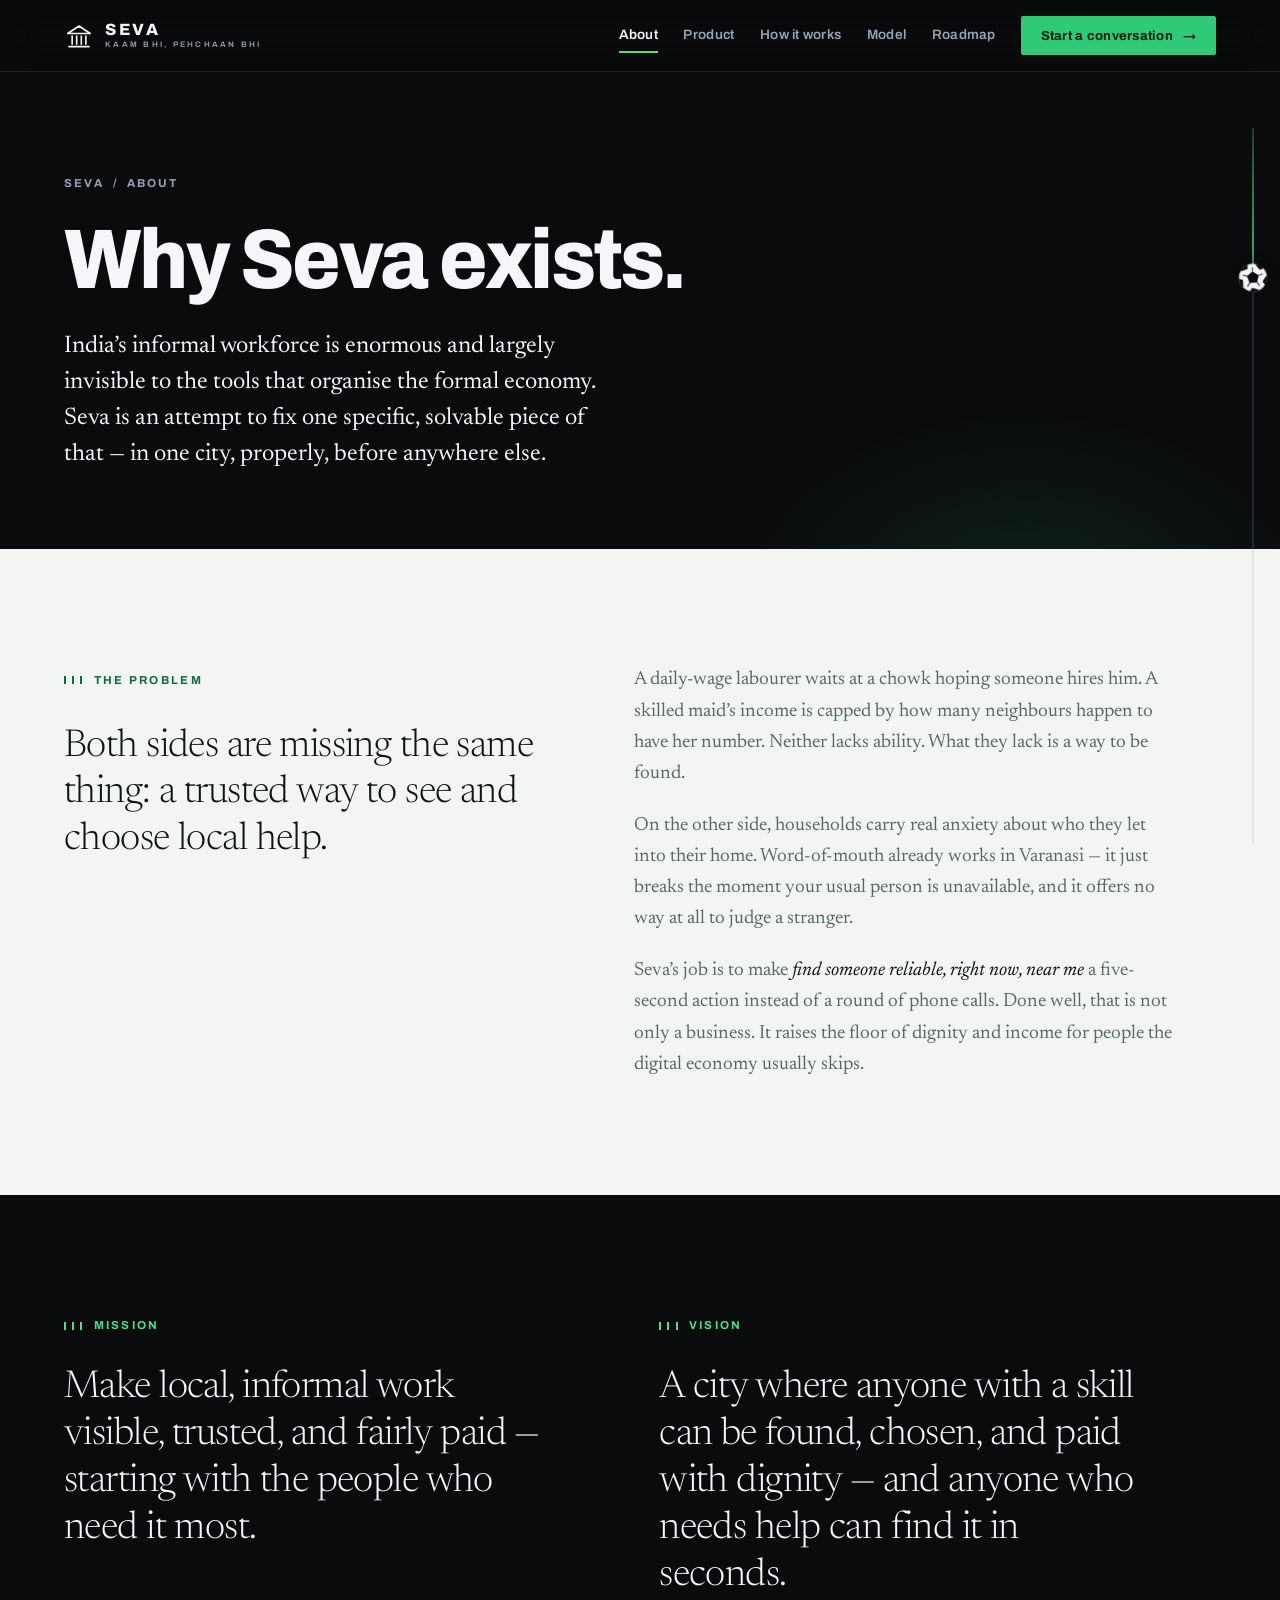
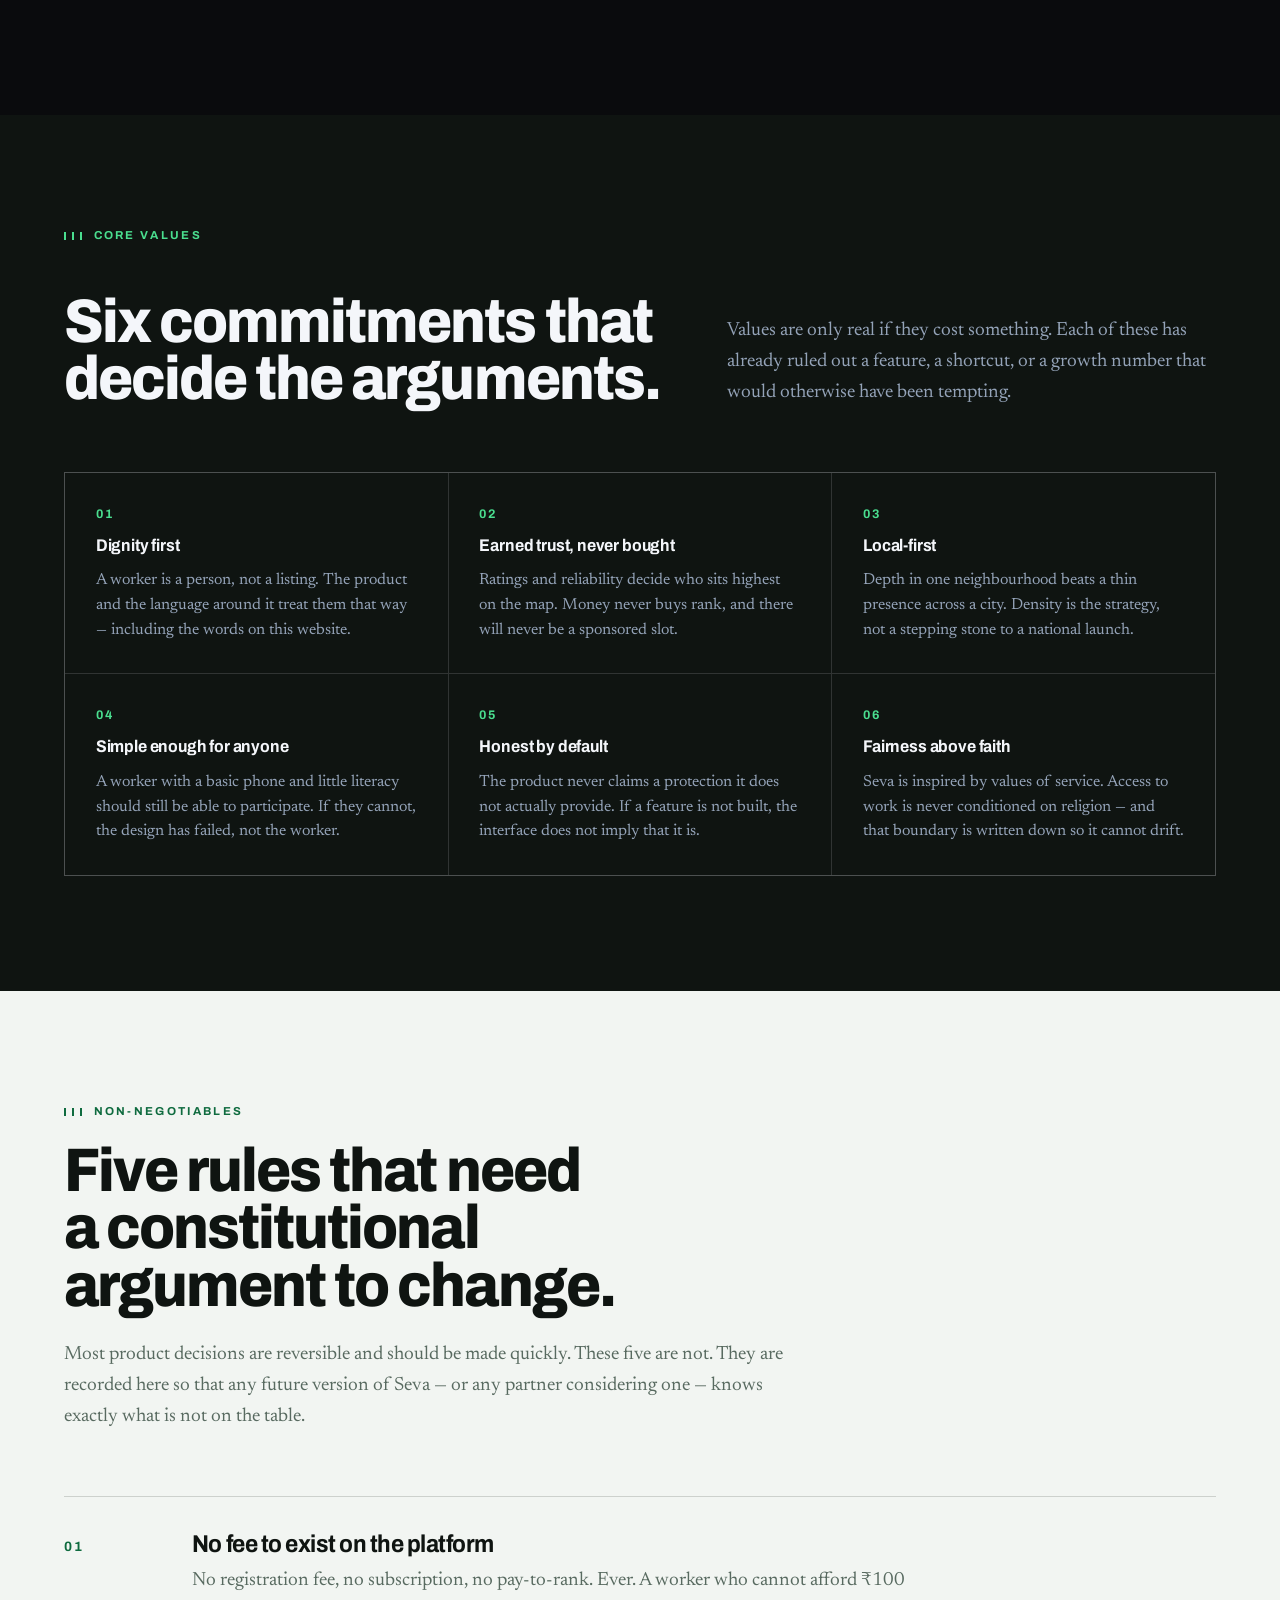
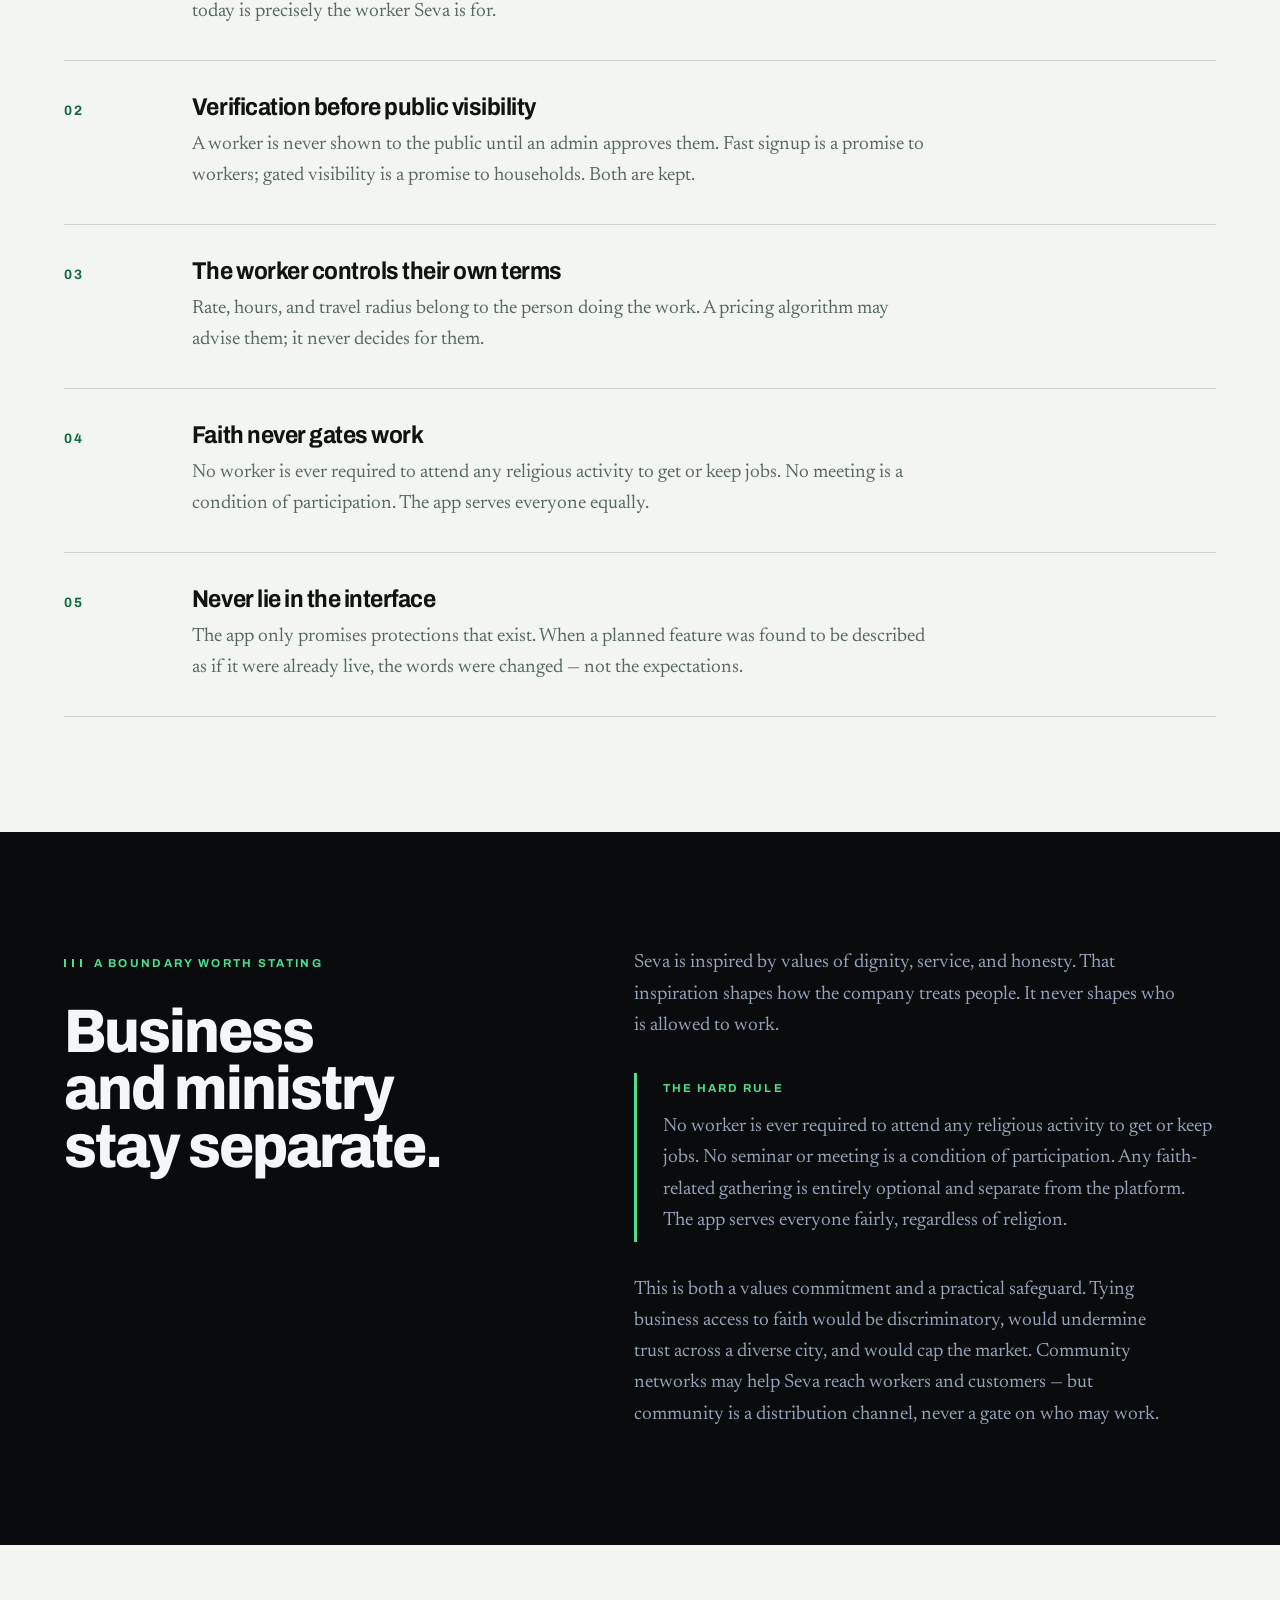
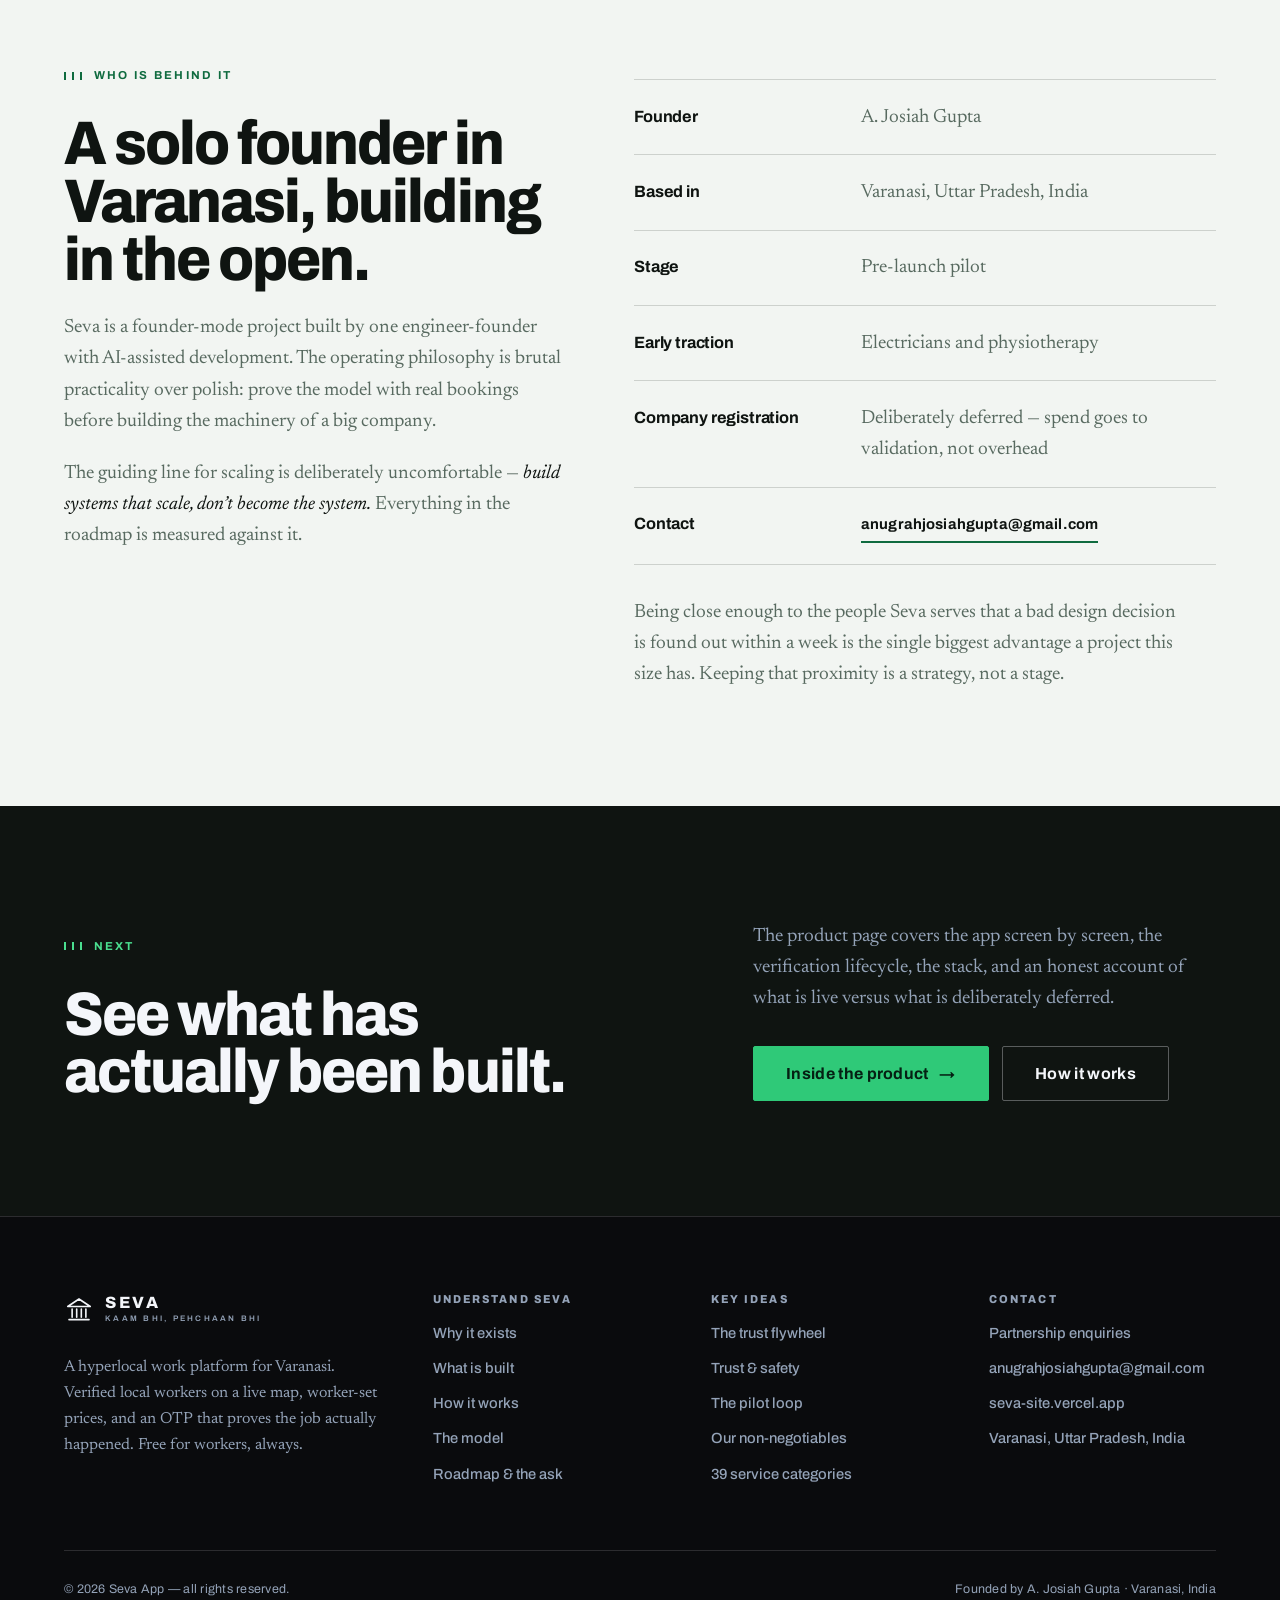
==== about.html @ 87507be8 "Build the Seva explainer site A seven-page static site that explains Seva end to end, so it can be s" ====
<!DOCTYPE html>
<html lang="en">
<head>
<meta charset="UTF-8">
<meta name="viewport" content="width=device-width, initial-scale=1">
<title>About — Seva App</title>
<meta name="description" content="Why Seva exists: the mission, the vision, six core values, five non-negotiables, and the boundary between business and ministry. Built by a solo founder in Varanasi.">
<meta name="theme-color" content="#0a0b0d">
<link rel="canonical" href="https://seva-site.vercel.app/about.html">
<meta property="og:type" content="article">
<meta property="og:site_name" content="Seva App">
<meta property="og:url" content="https://seva-site.vercel.app/about.html">
<meta property="og:title" content="About — Seva App">
<meta property="og:description" content="Why Seva exists: the mission, the vision, six core values, five non-negotiables, and the boundary between business and ministry. Built by a solo founder in Varanasi.">
<meta property="og:image" content="https://seva-site.vercel.app/assets/seva-banner.png">
<meta name="twitter:card" content="summary_large_image">
<meta name="twitter:title" content="About — Seva App">
<meta name="twitter:description" content="Why Seva exists: the mission, the vision, six core values, five non-negotiables, and the boundary between business and ministry. Built by a solo founder in Varanasi.">
<meta name="twitter:image" content="https://seva-site.vercel.app/assets/seva-banner.png">
<link rel="icon" type="image/svg+xml" href="assets/favicon.svg">
<link rel="icon" type="image/png" sizes="512x512" href="assets/icon-512.png">
<link rel="apple-touch-icon" href="assets/apple-touch-icon.png">
<link rel="preconnect" href="https://fonts.googleapis.com">
<link rel="preconnect" href="https://fonts.gstatic.com" crossorigin>
<link href="https://fonts.googleapis.com/css2?family=Archivo:wdth,wght@62..125,400..900&family=Newsreader:ital,opsz,wght@0,6..72,300..600;1,6..72,300..500&family=Noto+Sans+Devanagari:wght@400;600&display=swap" rel="stylesheet">
<link rel="stylesheet" href="style.css">
</head>
<body>
<a class="skip-link" href="#main">Skip to content</a>

<header class="site-head">
  <div class="head-inner">
    <a class="brand" href="index.html" aria-label="Seva App — home"><svg viewBox="0 0 48 48" fill="none" aria-hidden="true"><path d="M6 20 24 8l18 12z" stroke="currentColor" stroke-width="2.6" stroke-linejoin="round"/><path d="M13 24v13M20.3 24v13M27.7 24v13M35 24v13M8 41h32" stroke="currentColor" stroke-width="2.6" stroke-linecap="round"/></svg><span class="brand-text"><span class="brand-name">Seva</span><span class="brand-tag">Kaam bhi, pehchaan bhi</span></span></a>
    <button class="nav-toggle" id="navToggle" aria-label="Open menu" aria-expanded="false" aria-controls="nav">
      <span></span><span></span>
    </button>
    <nav class="nav" id="nav" aria-label="Primary">
      <a href="about.html" aria-current="page">About</a>
      <a href="product.html">Product</a>
      <a href="how-it-works.html">How it works</a>
      <a href="strategy.html">Model</a>
      <a href="traction.html">Roadmap</a>
      <a class="btn btn--accent head-cta" href="partner.html">Start a conversation <span class="arw" aria-hidden="true">&rarr;</span></a>
    </nav>
  </div>
</header>

<main id="main">

  <section class="band page-head">
    <div class="wrap">
      <div class="page-head__inner">
        <nav class="crumbs" aria-label="Breadcrumb"><a href="index.html">Seva</a> <span aria-hidden="true">/</span> <span>About</span></nav>
        <h1>Why Seva exists.</h1>
        <p class="lead">India&rsquo;s informal workforce is enormous and largely invisible to the tools that organise the formal economy. Seva is an attempt to fix one specific, solvable piece of that &mdash; in one city, properly, before anywhere else.</p>
      </div>
    </div>
  </section>

  <section class="band band--bone">
    <div class="wrap">
      <div class="split">
        <div class="reveal">
          <span class="eyebrow">The problem</span>
          <p class="pull" style="margin-top:1.75rem">Both sides are missing the same thing: a trusted way to see and choose local help.</p>
        </div>
        <div class="reveal">
          <p class="body">A daily-wage labourer waits at a chowk hoping someone hires him. A skilled maid&rsquo;s income is capped by how many neighbours happen to have her number. Neither lacks ability. What they lack is a way to be found.</p>
          <p class="body">On the other side, households carry real anxiety about who they let into their home. Word-of-mouth already works in Varanasi &mdash; it just breaks the moment your usual person is unavailable, and it offers no way at all to judge a stranger.</p>
          <p class="body">Seva&rsquo;s job is to make <em class="serif-em">find someone reliable, right now, near me</em> a five-second action instead of a round of phone calls. Done well, that is not only a business. It raises the floor of dignity and income for people the digital economy usually skips.</p>
        </div>
      </div>
    </div>
  </section>

  <section class="band">
    <div class="wrap">
      <div class="grid cols-2">
        <div class="reveal">
          <span class="eyebrow">Mission</span>
          <p class="pull" style="margin-top:1.5rem">Make local, informal work visible, trusted, and fairly paid &mdash; starting with the people who need it most.</p>
        </div>
        <div class="reveal">
          <span class="eyebrow">Vision</span>
          <p class="pull" style="margin-top:1.5rem">A city where anyone with a skill can be found, chosen, and paid with dignity &mdash; and anyone who needs help can find it in seconds.</p>
        </div>
      </div>
    </div>
  </section>

  <section class="band band--ink-2" id="values">
    <div class="wrap">
      <div class="section-head section-head--split reveal">
        <span class="eyebrow">Core values</span>
        <h2 class="h2">Six commitments that decide the arguments.</h2>
        <p class="body">Values are only real if they cost something. Each of these has already ruled out a feature, a shortcut, or a growth number that would otherwise have been tempting.</p>
      </div>

      <div class="mesh mesh--3 reveal">
        <article class="cell">
          <span class="cell__no">01</span>
          <h3 class="h4">Dignity first</h3>
          <p>A worker is a person, not a listing. The product and the language around it treat them that way &mdash; including the words on this website.</p>
        </article>
        <article class="cell">
          <span class="cell__no">02</span>
          <h3 class="h4">Earned trust, never bought</h3>
          <p>Ratings and reliability decide who sits highest on the map. Money never buys rank, and there will never be a sponsored slot.</p>
        </article>
        <article class="cell">
          <span class="cell__no">03</span>
          <h3 class="h4">Local-first</h3>
          <p>Depth in one neighbourhood beats a thin presence across a city. Density is the strategy, not a stepping stone to a national launch.</p>
        </article>
        <article class="cell">
          <span class="cell__no">04</span>
          <h3 class="h4">Simple enough for anyone</h3>
          <p>A worker with a basic phone and little literacy should still be able to participate. If they cannot, the design has failed, not the worker.</p>
        </article>
        <article class="cell">
          <span class="cell__no">05</span>
          <h3 class="h4">Honest by default</h3>
          <p>The product never claims a protection it does not actually provide. If a feature is not built, the interface does not imply that it is.</p>
        </article>
        <article class="cell">
          <span class="cell__no">06</span>
          <h3 class="h4">Fairness above faith</h3>
          <p>Seva is inspired by values of service. Access to work is never conditioned on religion &mdash; and that boundary is written down so it cannot drift.</p>
        </article>
      </div>
    </div>
  </section>

  <section class="band band--bone" id="rules">
    <div class="wrap">
      <div class="section-head reveal">
        <span class="eyebrow">Non-negotiables</span>
        <h2 class="h2">Five rules that need a constitutional argument to change.</h2>
        <p class="body body--wide">Most product decisions are reversible and should be made quickly. These five are not. They are recorded here so that any future version of Seva &mdash; or any partner considering one &mdash; knows exactly what is not on the table.</p>
      </div>

      <div class="rows reveal">
        <article class="rows__item">
          <span class="rows__no">01</span>
          <div class="rows__body">
            <h3 class="h3">No fee to exist on the platform</h3>
            <p>No registration fee, no subscription, no pay-to-rank. Ever. A worker who cannot afford &#8377;100 today is precisely the worker Seva is for.</p>
          </div>
        </article>
        <article class="rows__item">
          <span class="rows__no">02</span>
          <div class="rows__body">
            <h3 class="h3">Verification before public visibility</h3>
            <p>A worker is never shown to the public until an admin approves them. Fast signup is a promise to workers; gated visibility is a promise to households. Both are kept.</p>
          </div>
        </article>
        <article class="rows__item">
          <span class="rows__no">03</span>
          <div class="rows__body">
            <h3 class="h3">The worker controls their own terms</h3>
            <p>Rate, hours, and travel radius belong to the person doing the work. A pricing algorithm may advise them; it never decides for them.</p>
          </div>
        </article>
        <article class="rows__item">
          <span class="rows__no">04</span>
          <div class="rows__body">
            <h3 class="h3">Faith never gates work</h3>
            <p>No worker is ever required to attend any religious activity to get or keep jobs. No meeting is a condition of participation. The app serves everyone equally.</p>
          </div>
        </article>
        <article class="rows__item">
          <span class="rows__no">05</span>
          <div class="rows__body">
            <h3 class="h3">Never lie in the interface</h3>
            <p>The app only promises protections that exist. When a planned feature was found to be described as if it were already live, the words were changed &mdash; not the expectations.</p>
          </div>
        </article>
      </div>
    </div>
  </section>

  <section class="band" id="boundary">
    <div class="wrap">
      <div class="split">
        <div class="reveal">
          <span class="eyebrow">A boundary worth stating</span>
          <h2 class="h2" style="margin-top:1.5rem">Business and ministry stay separate.</h2>
        </div>
        <div class="reveal">
          <p class="body">Seva is inspired by values of dignity, service, and honesty. That inspiration shapes how the company treats people. It never shapes who is allowed to work.</p>
          <div class="callout" style="margin-top:2rem">
            <span class="callout__label">The hard rule</span>
            <p>No worker is ever required to attend any religious activity to get or keep jobs. No seminar or meeting is a condition of participation. Any faith-related gathering is entirely optional and separate from the platform. The app serves everyone fairly, regardless of religion.</p>
          </div>
          <p class="body" style="margin-top:2rem">This is both a values commitment and a practical safeguard. Tying business access to faith would be discriminatory, would undermine trust across a diverse city, and would cap the market. Community networks may help Seva reach workers and customers &mdash; but community is a distribution channel, never a gate on who may work.</p>
        </div>
      </div>
    </div>
  </section>

  <section class="band band--bone" id="founder">
    <div class="wrap">
      <div class="split">
        <div class="reveal">
          <span class="eyebrow">Who is behind it</span>
          <h2 class="h2" style="margin-top:1.5rem">A solo founder in Varanasi, building in the open.</h2>
          <p class="body" style="margin-top:1.5rem">Seva is a founder-mode project built by one engineer-founder with AI-assisted development. The operating philosophy is brutal practicality over polish: prove the model with real bookings before building the machinery of a big company.</p>
          <p class="body">The guiding line for scaling is deliberately uncomfortable &mdash; <em class="serif-em">build systems that scale, don&rsquo;t become the system.</em> Everything in the roadmap is measured against it.</p>
        </div>
        <div class="reveal">
          <dl class="deflist">
            <div><dt>Founder</dt><dd>A. Josiah Gupta</dd></div>
            <div><dt>Based in</dt><dd>Varanasi, Uttar Pradesh, India</dd></div>
            <div><dt>Stage</dt><dd>Pre-launch pilot</dd></div>
            <div><dt>Early traction</dt><dd>Electricians and physiotherapy</dd></div>
            <div><dt>Company registration</dt><dd>Deliberately deferred &mdash; spend goes to validation, not overhead</dd></div>
            <div><dt>Contact</dt><dd><a class="tlink" href="mailto:anugrahjosiahgupta@gmail.com">anugrahjosiahgupta@gmail.com</a></dd></div>
          </dl>
          <p class="body" style="margin-top:2rem">Being close enough to the people Seva serves that a bad design decision is found out within a week is the single biggest advantage a project this size has. Keeping that proximity is a strategy, not a stage.</p>
        </div>
      </div>
    </div>
  </section>

  <section class="band band--ink-2 cta">
    <div class="wrap">
      <div class="cta__inner reveal">
        <div>
          <span class="eyebrow">Next</span>
          <h2 class="h2" style="margin-top:1.5rem">See what has actually been built.</h2>
        </div>
        <div>
          <p class="body">The product page covers the app screen by screen, the verification lifecycle, the stack, and an honest account of what is live versus what is deliberately deferred.</p>
          <div class="btn-row" style="margin-top:2rem">
            <a class="btn btn--accent btn--lg" href="product.html">Inside the product <span class="arw" aria-hidden="true">&rarr;</span></a>
            <a class="btn btn--ghost btn--lg" href="how-it-works.html">How it works</a>
          </div>
        </div>
      </div>
    </div>
  </section>
</main>

<footer class="site-foot">
  <div class="wrap">
    <div class="foot-grid">
      <div class="foot-brand">
        <a class="brand" href="index.html" aria-label="Seva App — home"><svg viewBox="0 0 48 48" fill="none" aria-hidden="true"><path d="M6 20 24 8l18 12z" stroke="currentColor" stroke-width="2.6" stroke-linejoin="round"/><path d="M13 24v13M20.3 24v13M27.7 24v13M35 24v13M8 41h32" stroke="currentColor" stroke-width="2.6" stroke-linecap="round"/></svg><span class="brand-text"><span class="brand-name">Seva</span><span class="brand-tag">Kaam bhi, pehchaan bhi</span></span></a>
        <p>A hyperlocal work platform for Varanasi. Verified local workers on a live map, worker-set prices, and an OTP that proves the job actually happened. Free for workers, always.</p>
      </div>
      <div>
        <h4>Understand Seva</h4>
        <ul class="foot-list">
          <li><a href="about.html">Why it exists</a></li>
          <li><a href="product.html">What is built</a></li>
          <li><a href="how-it-works.html">How it works</a></li>
          <li><a href="strategy.html">The model</a></li>
          <li><a href="traction.html">Roadmap &amp; the ask</a></li>
        </ul>
      </div>
      <div>
        <h4>Key ideas</h4>
        <ul class="foot-list">
          <li><a href="how-it-works.html#flywheel">The trust flywheel</a></li>
          <li><a href="how-it-works.html#safety">Trust &amp; safety</a></li>
          <li><a href="strategy.html#pilot">The pilot loop</a></li>
          <li><a href="about.html#rules">Our non-negotiables</a></li>
          <li><a href="index.html#services">39 service categories</a></li>
        </ul>
      </div>
      <div>
        <h4>Contact</h4>
        <ul class="foot-list">
          <li><a href="partner.html">Partnership enquiries</a></li>
          <li><a href="mailto:anugrahjosiahgupta@gmail.com">anugrahjosiahgupta@gmail.com</a></li>
          <li><a href="https://seva-site.vercel.app/">seva-site.vercel.app</a></li>
          <li>Varanasi, Uttar Pradesh, India</li>
        </ul>
      </div>
    </div>
    <div class="foot-bar">
      <span>&copy; <span data-year>2026</span> Seva App &mdash; all rights reserved.</span>
      <span>Founded by A. Josiah Gupta &middot; Varanasi, India</span>
    </div>
  </div>
</footer>

<script src="script.js"></script>
</body>
</html>
---- style.css ----
/* ==========================================================================
   SEVA APP — Design System
   Editorial / architectural. Ink + bone, one saffron accent, hard edges.
   ========================================================================== */

/* --------------------------------------------------------------------------
   1. Tokens
   -------------------------------------------------------------------------- */

:root {
  /* Surfaces — lifted straight from the app's map screen. */
  --ink: #0a0b0d;
  --ink-2: #0f1411;
  --ink-3: #151b17;
  --bone: #f2f5f2;
  --bone-2: #e6ebe7;
  --bone-3: #d8dfda;

  /* Type colour */
  --on-ink: #f4f6fa;
  --on-ink-dim: #94a3b8;
  --on-bone: #0f1411;
  --on-bone-dim: #586a60;

  /* Accent — the app's brand green. --accent-deep carries it onto light
     surfaces, where the bright green would fail contrast; --on-accent is what
     sits on top of a filled green panel. */
  --accent: #2fc978;
  --accent-bright: #4ade8f;
  --accent-deep: #0f6b3f;
  --on-accent: #052013;

  /* Hairlines */
  --line-on-ink: rgba(244, 246, 250, 0.14);
  --line-on-ink-strong: rgba(244, 246, 250, 0.32);
  --line-on-bone: rgba(15, 20, 17, 0.16);
  --line-on-bone-strong: rgba(15, 20, 17, 0.4);

  /* Contextual aliases — flipped by .band--bone */
  --fg: var(--on-ink);
  --fg-dim: var(--on-ink-dim);
  --bg: var(--ink);
  --bg-2: var(--ink-2);
  --line: var(--line-on-ink);
  --line-strong: var(--line-on-ink-strong);
  --accent-ctx: var(--accent-bright);

  /* Metrics */
  --head-h: 4.5rem;
  --pad-x: clamp(1.25rem, 5vw, 5rem);
  --max: 1480px;
  --measure: 34rem;
  --band-y: clamp(4.5rem, 9vw, 9rem);

  /* Type */
  --f-display: "Archivo", "Helvetica Neue", Arial, sans-serif;
  --f-serif: "Newsreader", Georgia, "Times New Roman", serif;
  --f-deva: "Noto Sans Devanagari", var(--f-display);

  --fs-mega: clamp(3.1rem, 8.4vw, 8.75rem);
  --fs-h1: clamp(2.6rem, 6.6vw, 6rem);
  --fs-h2: clamp(2.1rem, 4.8vw, 4.15rem);
  --fs-h3: clamp(1.32rem, 1.9vw, 1.9rem);
  --fs-h4: clamp(1.06rem, 1.15vw, 1.22rem);
  --fs-body: clamp(1.03rem, 0.72vw + 0.82rem, 1.2rem);
  --fs-lead: clamp(1.16rem, 1vw + 0.9rem, 1.5rem);
  --fs-label: 0.72rem;

  --ease: cubic-bezier(0.16, 0.84, 0.32, 1);
}

/* --------------------------------------------------------------------------
   2. Reset & base
   -------------------------------------------------------------------------- */

*,
*::before,
*::after {
  box-sizing: border-box;
}

html {
  -webkit-text-size-adjust: 100%;
  scroll-behavior: smooth;
  scroll-padding-top: calc(var(--head-h) + 1rem);
}

body {
  margin: 0;
  background: var(--ink);
  color: var(--on-ink);
  font-family: var(--f-serif);
  font-size: var(--fs-body);
  line-height: 1.62;
  font-optical-sizing: auto;
  -webkit-font-smoothing: antialiased;
  -moz-osx-font-smoothing: grayscale;
  overflow-x: hidden;
}

img,
svg,
video {
  display: block;
  max-width: 100%;
}

a {
  color: inherit;
  text-decoration: none;
}

button,
input,
textarea,
select {
  font: inherit;
  color: inherit;
}

h1,
h2,
h3,
h4,
h5 {
  margin: 0;
  font-family: var(--f-display);
  font-weight: 800;
  font-variation-settings: "wdth" 92;
  letter-spacing: -0.032em;
  line-height: 0.94;
  text-wrap: balance;
}

p {
  margin: 0;
}

::selection {
  background: var(--accent);
  color: var(--on-accent);
}

:focus-visible {
  outline: 2px solid var(--accent-bright);
  outline-offset: 3px;
}

.skip-link {
  position: absolute;
  left: -9999px;
  top: 0;
  z-index: 999;
  background: var(--accent);
  color: var(--on-accent);
  padding: 0.75rem 1.25rem;
  font-family: var(--f-display);
  font-weight: 700;
}

.skip-link:focus {
  left: 0;
}

.sr-only {
  position: absolute;
  width: 1px;
  height: 1px;
  padding: 0;
  margin: -1px;
  overflow: hidden;
  clip: rect(0 0 0 0);
  white-space: nowrap;
  border: 0;
}

/* --------------------------------------------------------------------------
   3. Bands & layout
   -------------------------------------------------------------------------- */

.band {
  position: relative;
  background: var(--bg);
  color: var(--fg);
  padding-block: var(--band-y);
}

.band--bone {
  --fg: var(--on-bone);
  --fg-dim: var(--on-bone-dim);
  --bg: var(--bone);
  --bg-2: var(--bone-2);
  --line: var(--line-on-bone);
  --line-strong: var(--line-on-bone-strong);
  --accent-ctx: var(--accent-deep);
}

.band--ink-2 {
  --bg: var(--ink-2);
}

.band--flush {
  padding-block: 0;
}

.band--tight {
  padding-block: clamp(3rem, 5vw, 4.5rem);
}

.wrap {
  width: min(100% - (var(--pad-x) * 2), var(--max));
  margin-inline: auto;
}

.wrap--narrow {
  width: min(100% - (var(--pad-x) * 2), 60rem);
  margin-inline: auto;
}

.grid {
  display: grid;
  gap: clamp(1.5rem, 3vw, 3rem);
}

.cols-2 {
  grid-template-columns: repeat(2, minmax(0, 1fr));
}

.cols-3 {
  grid-template-columns: repeat(3, minmax(0, 1fr));
}

.cols-4 {
  grid-template-columns: repeat(4, minmax(0, 1fr));
}

.split {
  display: grid;
  grid-template-columns: minmax(0, 1fr) minmax(0, 1.15fr);
  gap: clamp(2rem, 5vw, 5.5rem);
  align-items: start;
}

.rule {
  height: 1px;
  border: 0;
  margin: 0;
  background: var(--line);
}

/* --------------------------------------------------------------------------
   4. Typographic primitives
   -------------------------------------------------------------------------- */

.eyebrow {
  display: inline-flex;
  align-items: center;
  gap: 0.7rem;
  font-family: var(--f-display);
  font-weight: 700;
  font-size: var(--fs-label);
  letter-spacing: 0.2em;
  text-transform: uppercase;
  color: var(--accent-ctx);
  line-height: 1;
}

/* The three-bar mark — a quiet nod to the pillars in the Seva glyph. */
.eyebrow::before {
  content: "";
  width: 1.15rem;
  height: 0.5rem;
  background:
    linear-gradient(currentColor, currentColor) 0 0 / 2px 100% no-repeat,
    linear-gradient(currentColor, currentColor) 50% 0 / 2px 100% no-repeat,
    linear-gradient(currentColor, currentColor) 100% 0 / 2px 100% no-repeat;
}

.eyebrow--plain::before {
  display: none;
}

.mega {
  font-size: var(--fs-mega);
  line-height: 0.88;
  letter-spacing: -0.04em;
  font-weight: 800;
}

.h1 {
  font-size: var(--fs-h1);
}

.h2 {
  font-size: var(--fs-h2);
}

.h3 {
  font-size: var(--fs-h3);
  font-weight: 700;
  line-height: 1.08;
  letter-spacing: -0.02em;
}

.h4 {
  font-family: var(--f-display);
  font-size: var(--fs-h4);
  font-weight: 700;
  letter-spacing: -0.01em;
  line-height: 1.2;
  margin: 0;
}

.lead {
  font-size: var(--fs-lead);
  line-height: 1.5;
  color: var(--fg);
  max-width: var(--measure);
}

.body {
  color: var(--fg-dim);
  max-width: var(--measure);
}

.body + .body {
  margin-top: 1.1em;
}

.body--wide {
  max-width: 46rem;
}

.serif-em {
  font-style: italic;
  color: var(--fg);
}

.mark {
  color: var(--accent-ctx);
}

/* Accent underline that sits behind the last words of a headline. */
.stroke {
  position: relative;
  display: inline-block;
  z-index: 0;
}

.stroke::after {
  content: "";
  position: absolute;
  left: -0.06em;
  right: -0.06em;
  bottom: 0.08em;
  height: 0.13em;
  background: var(--accent);
  z-index: -1;
  transform-origin: left;
  animation: stroke-in 0.9s var(--ease) 0.35s both;
}

@keyframes stroke-in {
  from {
    transform: scaleX(0);
  }
  to {
    transform: scaleX(1);
  }
}

.section-head {
  display: grid;
  gap: 1.5rem;
  margin-bottom: clamp(2.5rem, 5vw, 4.5rem);
}

.section-head > .h2 {
  max-width: 22ch;
}

.section-head--split {
  grid-template-columns: minmax(0, 1.25fr) minmax(0, 1fr);
  gap: clamp(1.5rem, 4vw, 4rem);
  align-items: end;
}

.section-head--split .eyebrow {
  grid-column: 1 / -1;
}

/* --------------------------------------------------------------------------
   5. Buttons & links
   -------------------------------------------------------------------------- */

.btn {
  --btn-bg: var(--accent);
  --btn-fg: var(--on-accent);
  --btn-line: var(--accent);
  position: relative;
  display: inline-flex;
  align-items: center;
  gap: 0.65rem;
  padding: 0.95rem 1.6rem;
  background: var(--btn-bg);
  color: var(--btn-fg);
  border: 1px solid var(--btn-line);
  border-radius: 2px;
  font-family: var(--f-display);
  font-size: 0.9rem;
  font-weight: 700;
  letter-spacing: 0.02em;
  line-height: 1;
  cursor: pointer;
  transition:
    transform 0.35s var(--ease),
    background-color 0.35s var(--ease),
    color 0.35s var(--ease),
    border-color 0.35s var(--ease);
}

.btn:hover {
  transform: translateY(-2px);
}

.btn .arw {
  transition: transform 0.35s var(--ease);
}

.btn:hover .arw {
  transform: translateX(4px);
}

.btn--accent:hover {
  --btn-bg: #fff;
  --btn-fg: var(--ink);
  --btn-line: #fff;
}

.btn--ghost {
  --btn-bg: transparent;
  --btn-fg: var(--fg);
  --btn-line: var(--line-strong);
}

.btn--ghost:hover {
  --btn-bg: var(--fg);
  --btn-fg: var(--bg);
  --btn-line: var(--fg);
}

.btn--solid {
  --btn-bg: var(--fg);
  --btn-fg: var(--bg);
  --btn-line: var(--fg);
}

.btn--solid:hover {
  --btn-bg: var(--accent);
  --btn-fg: var(--on-accent);
  --btn-line: var(--accent);
}

.btn--lg {
  padding: 1.15rem 2rem;
  font-size: 1rem;
}

.btn-row {
  display: flex;
  flex-wrap: wrap;
  gap: 0.85rem;
}

/* Underlined text link with a sliding rule. */
.tlink {
  display: inline-flex;
  align-items: center;
  gap: 0.5rem;
  font-family: var(--f-display);
  font-weight: 700;
  font-size: 0.92rem;
  letter-spacing: 0.01em;
  color: var(--fg);
  padding-bottom: 0.35rem;
  background-image: linear-gradient(var(--accent-ctx), var(--accent-ctx));
  background-size: 100% 2px;
  background-position: 0 100%;
  background-repeat: no-repeat;
  transition: background-size 0.4s var(--ease);
}

.tlink:hover {
  background-size: 40% 2px;
}

.tlink .arw {
  transition: transform 0.35s var(--ease);
}

.tlink:hover .arw {
  transform: translateX(4px);
}

/* --------------------------------------------------------------------------
   6. Header
   -------------------------------------------------------------------------- */

.site-head {
  position: fixed;
  inset: 0 0 auto;
  z-index: 100;
  height: var(--head-h);
  display: flex;
  align-items: center;
  background: rgba(11, 11, 12, 0.72);
  backdrop-filter: blur(18px) saturate(140%);
  -webkit-backdrop-filter: blur(18px) saturate(140%);
  border-bottom: 1px solid rgba(244, 246, 250, 0.1);
  color: var(--on-ink);
  transition: background-color 0.35s var(--ease), border-color 0.35s var(--ease);
}

.site-head.is-stuck {
  background: rgba(11, 11, 12, 0.95);
  border-bottom-color: rgba(244, 246, 250, 0.18);
}

.head-inner {
  width: min(100% - (var(--pad-x) * 2), var(--max));
  margin-inline: auto;
  display: flex;
  align-items: center;
  gap: 1.5rem;
}

.brand {
  display: inline-flex;
  align-items: center;
  gap: 0.7rem;
  margin-right: auto;
}

.brand svg {
  width: 30px;
  height: 30px;
  flex: none;
  overflow: visible;
}

.brand-text {
  display: grid;
  gap: 0.18rem;
}

.brand-name {
  font-family: var(--f-display);
  font-weight: 800;
  font-size: 1.02rem;
  letter-spacing: 0.16em;
  line-height: 1;
  text-transform: uppercase;
}

.brand-tag {
  font-family: var(--f-display);
  font-weight: 600;
  font-size: 0.5rem;
  letter-spacing: 0.28em;
  line-height: 1;
  text-transform: uppercase;
  color: var(--on-ink-dim);
}

.nav {
  display: flex;
  align-items: center;
  gap: clamp(1rem, 2vw, 2rem);
}

.nav a:not(.btn) {
  position: relative;
  font-family: var(--f-display);
  font-size: 0.85rem;
  font-weight: 600;
  letter-spacing: 0.02em;
  color: var(--on-ink-dim);
  padding-block: 0.4rem;
  transition: color 0.3s var(--ease);
}

.nav a:not(.btn)::after {
  content: "";
  position: absolute;
  left: 0;
  bottom: 0;
  width: 100%;
  height: 2px;
  background: var(--accent-bright);
  transform: scaleX(0);
  transform-origin: right;
  transition: transform 0.35s var(--ease);
}

.nav a:not(.btn):hover,
.nav a:not(.btn)[aria-current="page"] {
  color: var(--on-ink);
}

.nav a:not(.btn):hover::after,
.nav a:not(.btn)[aria-current="page"]::after {
  transform: scaleX(1);
  transform-origin: left;
}

.head-cta {
  padding: 0.72rem 1.15rem;
  font-size: 0.82rem;
}

.nav-toggle {
  display: none;
  width: 44px;
  height: 44px;
  margin-right: -10px;
  background: none;
  border: 0;
  cursor: pointer;
  position: relative;
}

.nav-toggle span {
  position: absolute;
  left: 11px;
  width: 22px;
  height: 2px;
  background: var(--on-ink);
  transition: transform 0.35s var(--ease), opacity 0.2s linear;
}

.nav-toggle span:nth-child(1) {
  top: 17px;
}

.nav-toggle span:nth-child(2) {
  top: 25px;
}

.nav-toggle[aria-expanded="true"] span:nth-child(1) {
  transform: translateY(4px) rotate(45deg);
}

.nav-toggle[aria-expanded="true"] span:nth-child(2) {
  transform: translateY(-4px) rotate(-45deg);
}

/* --------------------------------------------------------------------------
   7. Hero
   -------------------------------------------------------------------------- */

.hero {
  position: relative;
  min-height: min(96svh, 54rem);
  padding-top: calc(var(--head-h) + clamp(2.5rem, 5vw, 4.75rem));
  padding-bottom: 0;
  display: flex;
  flex-direction: column;
  justify-content: flex-end;
  overflow: hidden;
  isolation: isolate;
}

/* Slow warm bloom behind the type. */
.hero-glow {
  position: absolute;
  inset: -20% -10% auto -30%;
  height: 90%;
  z-index: -2;
  background:
    radial-gradient(45% 55% at 22% 42%, rgba(47, 201, 120, 0.16), transparent 68%),
    radial-gradient(38% 42% at 78% 18%, rgba(47, 201, 120, 0.07), transparent 70%);
  animation: bloom 22s ease-in-out infinite alternate;
  will-change: transform;
}

@keyframes bloom {
  from {
    transform: translate3d(0, 0, 0) scale(1);
  }
  to {
    transform: translate3d(3%, -3%, 0) scale(1.12);
  }
}

/* Structural grid — the architecture reference. */
.hero-grid {
  position: absolute;
  inset: 0;
  z-index: -1;
  background-image:
    linear-gradient(90deg, rgba(244, 246, 250, 0.055) 1px, transparent 1px);
  background-size: calc(100% / 6) 100%;
  mask-image: linear-gradient(180deg, transparent, #000 20%, #000 70%, transparent);
  -webkit-mask-image: linear-gradient(180deg, transparent, #000 20%, #000 70%, transparent);
}

.hero-body {
  width: min(100% - (var(--pad-x) * 2), var(--max));
  margin-inline: auto;
  display: grid;
  grid-template-columns: minmax(0, 1.06fr) minmax(0, 0.94fr);
  gap: clamp(2rem, 4vw, 3.5rem);
  align-items: center;
  padding-bottom: clamp(1.5rem, 3vw, 2.75rem);
  flex: 1;
}

.hero-copy {
  display: grid;
  gap: clamp(1.15rem, 1.9vw, 1.75rem);
  align-content: center;
}

.hero h1 {
  font-size: clamp(2.9rem, 5.2vw, 5.25rem);
  line-height: 0.88;
  letter-spacing: -0.045em;
  max-width: 14ch;
}

.hero .lead {
  max-width: 30rem;
}

.hero .body {
  max-width: 31rem;
}

/* Compact credibility row under the buttons. */
.hero-meta {
  display: flex;
  flex-wrap: wrap;
  gap: 0 clamp(1.5rem, 3vw, 2.75rem);
  margin: 0;
  padding-top: 1.35rem;
  border-top: 1px solid var(--line-on-ink);
}

.hero-meta > div {
  display: grid;
  gap: 0.35rem;
}

.hero-meta dt {
  font-family: var(--f-display);
  font-size: var(--fs-label);
  font-weight: 700;
  letter-spacing: 0.18em;
  text-transform: uppercase;
  color: var(--accent-bright);
}

.hero-meta dd {
  margin: 0;
  font-family: var(--f-display);
  font-weight: 600;
  font-size: 0.92rem;
  color: var(--on-ink);
}

/* Ticker strip pinned to the base of the hero. */
.ticker {
  position: relative;
  border-top: 1px solid var(--line-on-ink);
  border-bottom: 1px solid var(--line-on-ink);
  background: rgba(255, 255, 255, 0.015);
  overflow: hidden;
  display: flex;
  --ticker-speed: 46s;
}

.ticker__track {
  display: flex;
  align-items: center;
  flex: none;
  gap: 0;
  padding-block: 0.95rem;
  animation: ticker var(--ticker-speed) linear infinite;
  will-change: transform;
}

.ticker:hover .ticker__track {
  animation-play-state: paused;
}

@keyframes ticker {
  from {
    transform: translate3d(0, 0, 0);
  }
  to {
    transform: translate3d(-100%, 0, 0);
  }
}

.ticker__item {
  display: inline-flex;
  align-items: baseline;
  gap: 0.5rem;
  padding-inline: 1.4rem;
  white-space: nowrap;
  font-family: var(--f-display);
  font-size: 0.82rem;
  font-weight: 600;
  letter-spacing: 0.04em;
  color: var(--on-ink-dim);
}

.ticker__item::before {
  content: "";
  width: 5px;
  height: 5px;
  background: var(--accent);
  transform: translateY(-2px);
  flex: none;
}

.ticker__hi {
  font-family: var(--f-deva);
  font-size: 0.78rem;
  color: rgba(244, 246, 250, 0.42);
}

/* --------------------------------------------------------------------------
   8. Device
   -------------------------------------------------------------------------- */

/* --- The 3D rig ---------------------------------------------------------
   A perspective container, a rotating rig that everything shares, and a
   device with real slab thickness so the tilt reads as an object rather
   than a skewed picture. */

.stage3d {
  perspective: 1500px;
  perspective-origin: 58% 44%;
}

.hero-stage {
  display: grid;
  place-items: center;
}

.device-rig {
  position: relative;
  width: min(100%, 15.5rem);
  margin-inline: auto;
  transform-style: preserve-3d;
  transform: rotateY(-16deg) rotateX(6deg) rotateZ(1.2deg);
  animation: rig-drift 11s ease-in-out infinite alternate;
  will-change: transform;
}

@keyframes rig-drift {
  from {
    transform: rotateY(-16deg) rotateX(6deg) rotateZ(1.2deg) translate3d(0, 0, 0);
  }
  to {
    transform: rotateY(-14deg) rotateX(4.5deg) rotateZ(0.7deg) translate3d(0, -10px, 0);
  }
}

.device-rig .device {
  width: 100%;
  margin: 0;
}

/* Contact shadow cast onto an implied floor. */
.device-floor {
  position: absolute;
  left: 50%;
  bottom: -2%;
  width: 92%;
  height: 46px;
  transform: translate(-50%, 0) translateZ(-60px) rotateX(82deg);
  background: radial-gradient(closest-side, rgba(0, 0, 0, 0.95), transparent 76%);
  filter: blur(14px);
  pointer-events: none;
}

.device {
  position: relative;
  width: min(100%, 17.5rem);
  aspect-ratio: 9 / 19;
  margin-inline: auto;
  border: 1px solid rgba(244, 246, 250, 0.34);
  border-radius: 34px;
  padding: 9px;
  background: linear-gradient(146deg, #4a4a52 0%, #26262c 22%, #131317 62%, #33333b 100%);
  transform-style: preserve-3d;
  box-shadow:
    inset 0 1px 0 rgba(255, 255, 255, 0.24),
    inset 0 0 0 1px rgba(0, 0, 0, 0.55),
    0 26px 40px -24px rgba(0, 0, 0, 0.9),
    0 60px 110px -40px rgba(0, 0, 0, 1);
}

/* The back of the slab, pushed away from the face to give it thickness. */
.device::after {
  content: "";
  position: absolute;
  inset: 0;
  border-radius: inherit;
  background: linear-gradient(150deg, #16161a, #060607 70%);
  border: 1px solid rgba(0, 0, 0, 0.8);
  transform: translateZ(-15px);
}

/* Specular sheen across the glass. */
.device__glare {
  position: absolute;
  inset: 9px;
  z-index: 4;
  border-radius: 26px;
  pointer-events: none;
  background: linear-gradient(
    118deg,
    rgba(255, 255, 255, 0.13) 0%,
    rgba(255, 255, 255, 0.05) 22%,
    rgba(255, 255, 255, 0) 44%,
    rgba(255, 255, 255, 0) 82%,
    rgba(255, 255, 255, 0.05) 100%
  );
}

/* Glass panels that sit in front of and behind the device. */
.float-card {
  position: absolute;
  z-index: 6;
  width: 10.75rem;
  padding: 0.85rem 1rem;
  display: grid;
  gap: 0.3rem;
  border: 1px solid rgba(244, 246, 250, 0.18);
  border-radius: 4px;
  background: linear-gradient(150deg, rgba(21, 29, 24, 0.97), rgba(10, 13, 11, 0.97));
  box-shadow:
    inset 0 1px 0 rgba(255, 255, 255, 0.1),
    0 30px 60px -26px rgba(0, 0, 0, 0.95);
}

.float-card b {
  font-family: var(--f-display);
  font-size: 0.6rem;
  font-weight: 700;
  letter-spacing: 0.16em;
  text-transform: uppercase;
  color: var(--accent-bright);
}

.float-card strong {
  font-family: var(--f-display);
  font-size: 0.86rem;
  font-weight: 700;
  letter-spacing: -0.012em;
  line-height: 1.28;
}

.float-card span {
  font-family: var(--f-display);
  font-size: 0.72rem;
  font-weight: 500;
  color: var(--on-ink-dim);
}

.float-card--a {
  top: -3%;
  left: -64%;
  transform: translateZ(62px);
}

.float-card--b {
  top: 47%;
  right: -66%;
  transform: translateZ(44px);
}

.device::before {
  content: "";
  position: absolute;
  top: 9px;
  left: 50%;
  transform: translateX(-50%);
  width: 30%;
  height: 20px;
  background: #0e0e10;
  border-radius: 0 0 12px 12px;
  z-index: 3;
}

.device__screen {
  position: relative;
  height: 100%;
  border-radius: 26px;
  overflow: hidden;
  background: #0f1411;
  isolation: isolate;
}

.screen {
  position: absolute;
  inset: 0;
  display: flex;
  flex-direction: column;
  gap: 0.55rem;
  padding: 2.1rem 0.85rem 0.9rem;
  opacity: 0;
  transform: translateY(10px) scale(0.985);
  transition: opacity 0.5s var(--ease), transform 0.5s var(--ease);
  pointer-events: none;
  font-family: var(--f-display);
}

.screen.is-active {
  opacity: 1;
  transform: none;
}

.screen__bar {
  display: flex;
  justify-content: space-between;
  align-items: center;
  font-size: 0.62rem;
  font-weight: 700;
  letter-spacing: 0.1em;
  text-transform: uppercase;
  color: var(--on-ink-dim);
  padding-bottom: 0.55rem;
  border-bottom: 1px solid var(--line-on-ink);
}

.screen__bar b {
  color: var(--accent-bright);
  font-weight: 700;
}

.tile {
  background: rgba(255, 255, 255, 0.045);
  border: 1px solid var(--line-on-ink);
  border-radius: 3px;
  padding: 0.6rem 0.7rem;
  display: grid;
  gap: 0.18rem;
}

.tile strong {
  font-size: 0.78rem;
  font-weight: 700;
  letter-spacing: -0.01em;
  color: var(--on-ink);
}

.tile span {
  font-size: 0.62rem;
  font-weight: 500;
  color: var(--on-ink-dim);
  letter-spacing: 0.01em;
}

.tile--active {
  background: var(--accent);
  border-color: var(--accent);
}

.tile--active strong,
.tile--active span {
  color: var(--on-accent);
}

.row {
  display: flex;
  justify-content: space-between;
  align-items: center;
  gap: 0.5rem;
  padding: 0.44rem 0;
  border-bottom: 1px solid var(--line-on-ink);
  font-size: 0.66rem;
  color: var(--on-ink-dim);
  font-weight: 500;
}

.row b {
  color: var(--on-ink);
  font-weight: 700;
}

.chipset {
  display: grid;
  grid-template-columns: 1fr 1fr;
  gap: 0.4rem;
}

.chip {
  border: 1px solid var(--line-on-ink);
  border-radius: 3px;
  padding: 0.75rem 0.5rem;
  text-align: center;
  font-size: 0.66rem;
  font-weight: 600;
  color: var(--on-ink-dim);
}

.chip--on {
  border-color: var(--accent);
  color: var(--on-ink);
  background: rgba(47, 201, 120, 0.18);
}

.screen__map {
  position: relative;
  flex: 1;
  border: 1px solid var(--line-on-ink);
  border-radius: 3px;
  overflow: hidden;
  background-image:
    linear-gradient(rgba(244, 246, 250, 0.05) 1px, transparent 1px),
    linear-gradient(90deg, rgba(244, 246, 250, 0.05) 1px, transparent 1px);
  background-size: 22px 22px;
}

.pin {
  position: absolute;
  width: 9px;
  height: 9px;
  border-radius: 50%;
  background: var(--accent);
  transform: translate(-50%, -50%);
  box-shadow: 0 0 0 0 rgba(47, 201, 120, 0.55);
  animation: ping 2.6s ease-out infinite;
}

.pin:nth-of-type(2) {
  animation-delay: 0.7s;
}

.pin:nth-of-type(3) {
  animation-delay: 1.4s;
}

@keyframes ping {
  0% {
    box-shadow: 0 0 0 0 rgba(47, 201, 120, 0.5);
  }
  70%,
  100% {
    box-shadow: 0 0 0 16px rgba(47, 201, 120, 0);
  }
}

.pin--me {
  background: var(--on-ink);
  animation: none;
  box-shadow: 0 0 0 4px rgba(244, 246, 250, 0.15);
}

.pop {
  position: absolute;
  left: 8%;
  bottom: 8%;
  right: 8%;
  background: rgba(16, 16, 18, 0.95);
  border: 1px solid var(--line-on-ink-strong);
  border-radius: 3px;
  padding: 0.55rem 0.65rem;
  display: flex;
  justify-content: space-between;
  align-items: center;
  gap: 0.5rem;
}

.pop strong {
  font-size: 0.74rem;
  display: block;
}

.pop span {
  font-size: 0.6rem;
  color: var(--on-ink-dim);
}

.pop b {
  font-size: 0.74rem;
  color: var(--accent-bright);
}

.screen__cta {
  margin-top: auto;
  text-align: center;
  background: var(--accent);
  color: var(--on-accent);
  border-radius: 3px;
  padding: 0.62rem;
  font-size: 0.7rem;
  font-weight: 700;
  letter-spacing: 0.02em;
}

.screen__cta--soft {
  background: transparent;
  border: 1px solid var(--line-on-ink-strong);
  color: var(--on-ink);
}

/* Only the first button in a stack gets pushed to the base of the screen. */
.screen__cta + .screen__cta {
  margin-top: 0.4rem;
}

.badge {
  align-self: flex-start;
  font-size: 0.58rem;
  font-weight: 700;
  letter-spacing: 0.14em;
  text-transform: uppercase;
  padding: 0.3rem 0.55rem;
  border-radius: 2px;
  background: rgba(47, 201, 120, 0.16);
  color: var(--accent-bright);
  border: 1px solid rgba(47, 201, 120, 0.4);
}

.badge--ok {
  background: rgba(244, 246, 250, 0.1);
  color: var(--on-ink);
  border-color: var(--line-on-ink-strong);
}

.screen p {
  font-size: 0.66rem;
  line-height: 1.45;
  color: var(--on-ink-dim);
  font-family: var(--f-display);
  font-weight: 500;
}

.timer {
  font-size: 1.55rem;
  font-weight: 800;
  letter-spacing: -0.03em;
  font-variant-numeric: tabular-nums;
}

.meter {
  height: 3px;
  background: rgba(244, 246, 250, 0.12);
  overflow: hidden;
}

.meter span {
  display: block;
  height: 100%;
  width: 62%;
  background: var(--accent);
}

.qr {
  display: grid;
  grid-template-columns: repeat(5, 1fr);
  gap: 3px;
  width: 76px;
  margin: 0.35rem auto 0;
}

.qr i {
  aspect-ratio: 1;
  background: var(--on-ink);
  border-radius: 1px;
}

.qr i:nth-child(3n),
.qr i:nth-child(7n) {
  background: rgba(244, 246, 250, 0.16);
}

.qr i:nth-child(5n) {
  background: var(--accent);
}

.stars {
  font-size: 1.1rem;
  letter-spacing: 0.18em;
  color: var(--accent-bright);
  font-family: var(--f-serif);
}

.screen__splash {
  flex: 1;
  display: grid;
  place-content: center;
  justify-items: center;
  gap: 1rem;
  text-align: center;
}

.screen__splash svg {
  width: 54px;
  height: 54px;
  overflow: visible;
}

.screen__splash strong {
  font-size: 1rem;
  letter-spacing: 0.3em;
  text-transform: uppercase;
  font-weight: 800;
}

.screen__splash span {
  font-size: 0.58rem;
  letter-spacing: 0.26em;
  text-transform: uppercase;
  color: var(--on-ink-dim);
}

/* --------------------------------------------------------------------------
   9. Story (sticky device + scrolling steps)
   -------------------------------------------------------------------------- */

.story {
  display: grid;
  grid-template-columns: minmax(0, 1fr) minmax(0, 0.85fr);
  gap: clamp(2rem, 6vw, 6rem);
  align-items: start;
}

.story__stage {
  position: sticky;
  top: calc(var(--head-h) + clamp(1.5rem, 5vh, 4rem));
  order: 2;
  perspective: 2400px;
  perspective-origin: 50% 45%;
}

/* Enough tilt to read as an object, not enough to fight legibility — the
   screens here are content, not decoration. */
.story__stage .device-rig {
  width: min(100%, 17rem);
  transform: rotateY(-7deg) rotateX(2.5deg);
  animation: none;
}

.story__steps {
  order: 1;
  display: grid;
  gap: 0;
  border-top: 1px solid var(--line);
}

.step {
  display: grid;
  grid-template-columns: 4.5rem minmax(0, 1fr);
  gap: 1.25rem;
  padding: clamp(1.5rem, 3vw, 2.4rem) 0;
  border-bottom: 1px solid var(--line);
  opacity: 0.34;
  transition: opacity 0.45s var(--ease);
}

.step.is-active {
  opacity: 1;
}

.step__no {
  font-family: var(--f-display);
  font-size: 0.85rem;
  font-weight: 700;
  letter-spacing: 0.12em;
  color: var(--fg-dim);
  padding-top: 0.3rem;
  transition: color 0.45s var(--ease);
}

.step.is-active .step__no {
  color: var(--accent-ctx);
}

.step p {
  color: var(--fg-dim);
  margin-top: 0.5rem;
  font-size: 1rem;
}

/* --------------------------------------------------------------------------
   10. Cards, tiles & lists
   -------------------------------------------------------------------------- */

/* Hairline mesh: 1px gaps drawn by the parent background. */
.mesh {
  display: grid;
  gap: 1px;
  background: var(--line);
  border: 1px solid var(--line);
}

.mesh > * {
  background: var(--bg);
  padding: clamp(1.5rem, 2.4vw, 2.4rem);
}

.mesh--3 {
  grid-template-columns: repeat(3, minmax(0, 1fr));
}

.mesh--4 {
  grid-template-columns: repeat(4, minmax(0, 1fr));
}

.mesh--2 {
  grid-template-columns: repeat(2, minmax(0, 1fr));
}

.cell {
  display: grid;
  gap: 0.75rem;
  align-content: start;
  transition: background-color 0.4s var(--ease);
}

.cell:hover {
  background: var(--bg-2);
}

.cell__no {
  font-family: var(--f-display);
  font-size: 0.78rem;
  font-weight: 700;
  letter-spacing: 0.16em;
  color: var(--accent-ctx);
}

.cell p {
  color: var(--fg-dim);
  font-size: 1rem;
  line-height: 1.55;
}

/* Editorial numbered rows. */
.rows {
  border-top: 1px solid var(--line);
}

.rows__item {
  display: grid;
  grid-template-columns: clamp(4.5rem, 7vw, 6.75rem) minmax(0, 1fr);
  gap: clamp(1rem, 3vw, 2.5rem);
  padding: clamp(1.4rem, 2.6vw, 2.2rem) 0;
  border-bottom: 1px solid var(--line);
  align-items: start;
  transition: padding-left 0.4s var(--ease);
}

.rows__item:hover {
  padding-left: 0.75rem;
}

.rows__no {
  font-family: var(--f-display);
  font-weight: 700;
  font-size: 0.85rem;
  letter-spacing: 0.12em;
  color: var(--accent-ctx);
  padding-top: 0.35rem;
}

.rows__no .tag {
  white-space: normal;
}

.rows__body p {
  color: var(--fg-dim);
  margin-top: 0.5rem;
  max-width: 46rem;
}

.rows--lg .rows__body > .h3 {
  max-width: 26ch;
}

/* Stat block. */
.stats {
  display: grid;
  grid-template-columns: repeat(4, minmax(0, 1fr));
  gap: 1px;
  background: var(--line);
  border-block: 1px solid var(--line);
}

.stat {
  background: var(--bg);
  padding: clamp(1.5rem, 3vw, 2.5rem) clamp(1rem, 2vw, 2rem);
  display: grid;
  gap: 0.5rem;
  align-content: start;
}

.stat__value {
  font-family: var(--f-display);
  overflow-wrap: anywhere;
  font-size: clamp(2.4rem, 4.2vw, 3.9rem);
  font-weight: 800;
  letter-spacing: -0.045em;
  line-height: 0.9;
  font-variation-settings: "wdth" 88;
}

.stat__label {
  font-family: var(--f-display);
  font-size: var(--fs-label);
  font-weight: 700;
  letter-spacing: 0.16em;
  text-transform: uppercase;
  color: var(--accent-ctx);
}

.stat__note {
  color: var(--fg-dim);
  font-size: 0.95rem;
  line-height: 1.45;
}

/* Highlight card — the one filled panel per section. */
.panel {
  background: var(--accent);
  color: var(--on-accent);
  padding: clamp(1.75rem, 3vw, 2.75rem);
  display: grid;
  gap: 1rem;
  align-content: start;
  box-shadow:
    inset 0 1px 0 rgba(255, 255, 255, 0.28),
    0 28px 55px -30px rgba(47, 201, 120, 0.55);
}

.panel .h3,
.panel .h4 {
  color: var(--on-accent);
}

.panel .eyebrow {
  color: rgba(5, 32, 19, 0.72);
}

.panel p {
  color: rgba(5, 32, 19, 0.8);
}

.panel .btn {
  --btn-bg: var(--ink);
  --btn-fg: var(--on-ink);
  --btn-line: var(--ink);
  justify-self: start;
}

.panel .btn:hover {
  --btn-bg: #fff;
  --btn-fg: var(--ink);
  --btn-line: #fff;
}

.panel--quiet {
  background: var(--bg-2);
  color: var(--fg);
  box-shadow:
    inset 0 1px 0 rgba(255, 255, 255, 0.05),
    0 24px 50px -34px rgba(0, 0, 0, 0.9);
}

.panel--quiet p {
  color: var(--fg-dim);
}

/* Service tile grid. */
.services {
  display: grid;
  grid-template-columns: repeat(auto-fill, minmax(min(100%, 13.5rem), 1fr));
  gap: 1px;
  background: var(--line);
  border: 1px solid var(--line);
}

.service {
  background: var(--bg);
  padding: 1.35rem 1.25rem;
  display: grid;
  gap: 0.3rem;
  align-content: center;
  min-height: 6.5rem;
  transition: background-color 0.35s var(--ease), color 0.35s var(--ease);
}

.service strong {
  font-family: var(--f-display);
  font-weight: 700;
  font-size: 1.02rem;
  letter-spacing: -0.015em;
}

.service span {
  font-family: var(--f-deva);
  font-size: 0.85rem;
  color: var(--fg-dim);
  transition: color 0.35s var(--ease);
}

.service:hover {
  background: var(--accent);
  color: var(--on-accent);
}

.service:hover span {
  color: rgba(5, 32, 19, 0.72);
}

/* Definition-style list. */
.deflist {
  display: grid;
  gap: 0;
  border-top: 1px solid var(--line);
}

.deflist > div {
  display: grid;
  grid-template-columns: minmax(0, 0.85fr) minmax(0, 1.6fr);
  gap: clamp(1rem, 3vw, 2.5rem);
  padding: 1.35rem 0;
  border-bottom: 1px solid var(--line);
  align-items: baseline;
}

.deflist dt {
  font-family: var(--f-display);
  font-weight: 700;
  font-size: 1.02rem;
  letter-spacing: -0.01em;
}

.deflist dd {
  margin: 0;
  color: var(--fg-dim);
}

/* Quote / pull statement. */
.pull {
  font-family: var(--f-serif);
  font-size: clamp(1.5rem, 3vw, 2.6rem);
  line-height: 1.22;
  letter-spacing: -0.015em;
  font-weight: 300;
  max-width: 22ch;
}

.pull em {
  font-style: italic;
  color: var(--accent-ctx);
}

/* Timeline. */
.timeline {
  display: grid;
  gap: 0;
  margin: 0;
  border-left: 1px solid var(--line);
  padding-left: clamp(1.5rem, 3vw, 3rem);
}

.timeline > li {
  position: relative;
  list-style: none;
  padding-block: clamp(1.5rem, 3vw, 2.4rem);
  border-bottom: 1px solid var(--line);
}

.timeline > li:last-child {
  border-bottom: 0;
}

.timeline > li::before {
  content: "";
  position: absolute;
  left: calc(-1 * (clamp(1.5rem, 3vw, 3rem) + 4.5px));
  top: calc(clamp(1.5rem, 3vw, 2.4rem) + 0.55rem);
  width: 9px;
  height: 9px;
  background: var(--bg);
  border: 2px solid var(--accent-ctx);
  border-radius: 50%;
}

.timeline__stage {
  font-family: var(--f-display);
  font-size: var(--fs-label);
  font-weight: 700;
  letter-spacing: 0.18em;
  text-transform: uppercase;
  color: var(--accent-ctx);
  display: block;
  margin-bottom: 0.6rem;
}

.timeline p {
  color: var(--fg-dim);
  margin-top: 0.5rem;
  max-width: 46rem;
}

/* Keyword strip. */
.keywords {
  display: flex;
  flex-wrap: wrap;
  gap: 0.5rem;
}

.keywords span {
  font-family: var(--f-display);
  font-size: 0.82rem;
  font-weight: 600;
  letter-spacing: 0.02em;
  padding: 0.55rem 1rem;
  border: 1px solid var(--line-strong);
  border-radius: 2px;
  color: var(--fg);
}

/* Formula plate. */
.formula {
  border: 1px solid var(--line-strong);
  padding: clamp(1.5rem, 3vw, 2.5rem);
  display: grid;
  gap: 1rem;
}

.formula__body {
  font-family: var(--f-display);
  font-size: clamp(1.05rem, 1.9vw, 1.65rem);
  font-weight: 700;
  letter-spacing: -0.02em;
  line-height: 1.28;
}

.formula__body em {
  font-style: normal;
  color: var(--accent-ctx);
}

/* --------------------------------------------------------------------------
   11. Page header (interior pages)
   -------------------------------------------------------------------------- */

.page-head {
  padding-top: calc(var(--head-h) + clamp(3.5rem, 8vw, 7rem));
  padding-bottom: clamp(3rem, 6vw, 5.5rem);
  position: relative;
  overflow: hidden;
}

.page-head::after {
  content: "";
  position: absolute;
  inset: auto -20% -60% 40%;
  height: 100%;
  background: radial-gradient(40% 50% at 50% 50%, rgba(47, 201, 120, 0.12), transparent 70%);
  pointer-events: none;
}

.page-head__inner {
  display: grid;
  gap: 1.75rem;
  position: relative;
  z-index: 1;
}

.page-head h1 {
  font-size: var(--fs-h1);
  max-width: 18ch;
}

.crumbs {
  display: flex;
  gap: 0.6rem;
  align-items: center;
  font-family: var(--f-display);
  font-size: var(--fs-label);
  font-weight: 700;
  letter-spacing: 0.16em;
  text-transform: uppercase;
  color: var(--on-ink-dim);
}

.crumbs a:hover {
  color: var(--on-ink);
}

/* --------------------------------------------------------------------------
   12. CTA band
   -------------------------------------------------------------------------- */

.cta {
  position: relative;
  overflow: hidden;
}

.cta__inner {
  display: grid;
  grid-template-columns: minmax(0, 1.35fr) minmax(0, 1fr);
  gap: clamp(2rem, 5vw, 5rem);
  align-items: end;
}

.cta h2 {
  font-size: var(--fs-h2);
  max-width: 15ch;
}

/* Oversized wordmark that bleeds off the base of the CTA band. */
.wordmark {
  font-family: var(--f-display);
  font-weight: 800;
  font-variation-settings: "wdth" 78;
  font-size: clamp(4.5rem, 17vw, 15rem);
  line-height: 0.74;
  letter-spacing: -0.05em;
  color: rgba(244, 246, 250, 0.05);
  text-align: center;
  margin-top: clamp(2.5rem, 6vw, 4.5rem);
  margin-bottom: calc(var(--band-y) * -0.45);
  user-select: none;
  pointer-events: none;
}

/* --------------------------------------------------------------------------
   13. Forms
   -------------------------------------------------------------------------- */

.form {
  display: grid;
  gap: 1.15rem;
}

.form__row {
  display: grid;
  grid-template-columns: 1fr 1fr;
  gap: 1.15rem;
}

.field {
  display: grid;
  gap: 0.5rem;
}

.field > span {
  font-family: var(--f-display);
  font-size: var(--fs-label);
  font-weight: 700;
  letter-spacing: 0.16em;
  text-transform: uppercase;
  color: var(--fg-dim);
}

.field input,
.field textarea {
  width: 100%;
  background: transparent;
  border: 1px solid var(--line-strong);
  border-radius: 2px;
  padding: 0.85rem 1rem;
  font-family: var(--f-serif);
  font-size: 1rem;
  color: var(--fg);
  transition: border-color 0.3s var(--ease), background-color 0.3s var(--ease);
}

.field input::placeholder,
.field textarea::placeholder {
  color: var(--fg-dim);
  opacity: 0.7;
}

.field input:focus,
.field textarea:focus {
  outline: none;
  border-color: var(--accent-ctx);
  background: rgba(47, 201, 120, 0.05);
}

.field textarea {
  resize: vertical;
  min-height: 8rem;
}

.form__note {
  font-size: 0.9rem;
  color: var(--fg-dim);
}

.form__status {
  display: none;
  border: 1px solid var(--accent-ctx);
  border-left-width: 3px;
  padding: 0.9rem 1.1rem;
  font-size: 0.95rem;
  color: var(--fg);
  background: rgba(47, 201, 120, 0.08);
}

.form__status.is-shown {
  display: block;
}

.form > .btn {
  justify-self: start;
}

/* --------------------------------------------------------------------------
   14. Footer
   -------------------------------------------------------------------------- */

.site-foot {
  background: var(--ink);
  color: var(--on-ink);
  border-top: 1px solid var(--line-on-ink);
  padding-block: clamp(3rem, 6vw, 5rem) 2rem;
}

.foot-grid {
  display: grid;
  grid-template-columns: minmax(0, 1.4fr) repeat(3, minmax(0, 1fr));
  gap: clamp(2rem, 4vw, 3.5rem);
  padding-bottom: clamp(2.5rem, 5vw, 4rem);
}

.foot-grid h4 {
  font-size: var(--fs-label);
  letter-spacing: 0.18em;
  text-transform: uppercase;
  color: var(--on-ink-dim);
  margin-bottom: 1.1rem;
}

.foot-list {
  display: grid;
  gap: 0.7rem;
  list-style: none;
  margin: 0;
  padding: 0;
  font-family: var(--f-display);
  font-size: 0.92rem;
  font-weight: 500;
  color: var(--on-ink-dim);
}

.foot-list a {
  color: var(--on-ink-dim);
  transition: color 0.3s var(--ease);
}

.foot-list a:hover {
  color: var(--accent-bright);
}

.foot-brand p {
  color: var(--on-ink-dim);
  max-width: 24rem;
  margin-top: 1.25rem;
  font-size: 1rem;
}

.foot-bar {
  display: flex;
  flex-wrap: wrap;
  gap: 1rem;
  justify-content: space-between;
  align-items: center;
  padding-top: 1.75rem;
  border-top: 1px solid var(--line-on-ink);
  font-family: var(--f-display);
  font-size: 0.78rem;
  color: var(--on-ink-dim);
  letter-spacing: 0.02em;
}

/* --------------------------------------------------------------------------
   14b. Scroll ball
   A football rolling down a rail at the edge of the page. It doubles as the
   read-progress indicator, and it rotates by real arc length so the roll is
   physically honest rather than an arbitrary spin.
   -------------------------------------------------------------------------- */

.scroll-rail {
  position: fixed;
  top: calc(var(--head-h) + 3.5rem);
  bottom: 3.5rem;
  right: clamp(0.9rem, 2vw, 1.9rem);
  width: 2px;
  z-index: 60;
  pointer-events: none;
  background: rgba(148, 163, 184, 0.16);
}

.scroll-rail__fill {
  position: absolute;
  inset: 0 0 auto;
  height: 0;
  background: linear-gradient(180deg, rgba(47, 201, 120, 0.15), var(--accent));
  transform-origin: top;
}

.scroll-ball {
  position: absolute;
  top: 0;
  left: 50%;
  width: 30px;
  height: 30px;
  margin-left: -15px;
  margin-top: -15px;
  will-change: transform;
  filter: drop-shadow(0 6px 10px rgba(0, 0, 0, 0.55));
}

.scroll-ball svg {
  width: 100%;
  height: 100%;
  display: block;
}

@media (max-width: 900px) {
  .scroll-rail {
    display: none;
  }
}

/* --------------------------------------------------------------------------
   14c. Long-form content components
   -------------------------------------------------------------------------- */

/* Status pill — what is proven versus what is still a bet. */
.tag {
  display: inline-flex;
  align-items: center;
  gap: 0.4rem;
  font-family: var(--f-display);
  font-size: 0.62rem;
  font-weight: 700;
  letter-spacing: 0.16em;
  text-transform: uppercase;
  line-height: 1;
  padding: 0.4rem 0.6rem;
  border-radius: 2px;
  border: 1px solid var(--line-strong);
  color: var(--fg-dim);
  white-space: nowrap;
}

.tag::before {
  content: "";
  width: 5px;
  height: 5px;
  border-radius: 50%;
  background: currentColor;
}

.tag--live {
  color: var(--accent-ctx);
  border-color: var(--accent-ctx);
}

.tag--progress {
  color: var(--fg);
  border-color: var(--line-strong);
}

.tag--bet {
  color: var(--fg-dim);
  border-style: dashed;
}

/* Emphasis block for a principle or a hard rule. */
.callout {
  border-left: 3px solid var(--accent-ctx);
  padding: 0.4rem 0 0.4rem clamp(1.1rem, 2vw, 1.75rem);
  display: grid;
  gap: 0.85rem;
}

.callout__label {
  font-family: var(--f-display);
  font-size: var(--fs-label);
  font-weight: 700;
  letter-spacing: 0.18em;
  text-transform: uppercase;
  color: var(--accent-ctx);
}

.callout p {
  color: var(--fg-dim);
  max-width: 46rem;
}

/* Field pitch, in the language it is actually said in. */
.quote {
  display: grid;
  gap: 0.9rem;
  padding: clamp(1.25rem, 2.4vw, 2rem);
  border: 1px solid var(--line);
  background: var(--bg-2);
}

.quote__hi {
  font-family: var(--f-deva);
  font-size: clamp(1.02rem, 1.4vw, 1.22rem);
  line-height: 1.6;
  color: var(--fg);
}

.quote__en {
  font-size: 0.95rem;
  color: var(--fg-dim);
  font-style: italic;
}

.quote__who {
  font-family: var(--f-display);
  font-size: var(--fs-label);
  font-weight: 700;
  letter-spacing: 0.16em;
  text-transform: uppercase;
  color: var(--accent-ctx);
}

/* Comparison / horizon table. */
.table-wrap {
  overflow-x: auto;
  border: 1px solid var(--line);
}

.table {
  width: 100%;
  min-width: 42rem;
  border-collapse: collapse;
  font-size: 0.98rem;
}

.table th,
.table td {
  text-align: left;
  padding: clamp(0.9rem, 1.6vw, 1.35rem) clamp(0.9rem, 1.6vw, 1.4rem);
  border-bottom: 1px solid var(--line);
  vertical-align: top;
}

.table thead th {
  font-family: var(--f-display);
  font-size: var(--fs-label);
  font-weight: 700;
  letter-spacing: 0.16em;
  text-transform: uppercase;
  color: var(--accent-ctx);
  background: var(--bg-2);
  white-space: nowrap;
}

.table tbody tr:last-child td {
  border-bottom: 0;
}

.table td:first-child {
  font-family: var(--f-display);
  font-weight: 700;
  letter-spacing: -0.01em;
  color: var(--fg);
  width: 22%;
}

.table td {
  color: var(--fg-dim);
}

/* The trust flywheel — a ring of numbered stages. */
.wheel {
  display: grid;
  grid-template-columns: repeat(auto-fit, minmax(min(100%, 11rem), 1fr));
  gap: 1px;
  background: var(--line);
  border: 1px solid var(--line);
}

.wheel__step {
  background: var(--bg);
  padding: clamp(1.15rem, 2vw, 1.6rem);
  display: grid;
  gap: 0.5rem;
  align-content: start;
  position: relative;
}

.wheel__step b {
  font-family: var(--f-display);
  font-size: 0.72rem;
  font-weight: 700;
  letter-spacing: 0.16em;
  color: var(--accent-ctx);
}

.wheel__step strong {
  font-family: var(--f-display);
  font-size: 1rem;
  font-weight: 700;
  letter-spacing: -0.015em;
  line-height: 1.2;
}

.wheel__step span {
  font-size: 0.92rem;
  line-height: 1.5;
  color: var(--fg-dim);
}

.wheel__step--loop {
  background: var(--bg-2);
}

/* Side-by-side journeys. */
.journeys {
  display: grid;
  grid-template-columns: repeat(2, minmax(0, 1fr));
  gap: 1px;
  background: var(--line);
  border: 1px solid var(--line);
}

.journey {
  background: var(--bg);
  padding: clamp(1.5rem, 2.6vw, 2.25rem);
}

.journey > .h4 {
  margin-bottom: 0.35rem;
}

.journey__sub {
  font-size: 0.92rem;
  color: var(--fg-dim);
  margin-bottom: 1.5rem;
}

.journey ol {
  margin: 0;
  padding: 0;
  list-style: none;
  display: grid;
  gap: 0;
  counter-reset: j;
}

.journey li {
  counter-increment: j;
  position: relative;
  padding: 0.85rem 0 0.85rem 2.9rem;
  border-bottom: 1px solid var(--line);
  font-size: 0.98rem;
  line-height: 1.55;
  color: var(--fg-dim);
}

.journey li:last-child {
  border-bottom: 0;
}

.journey li::before {
  content: counter(j, decimal-leading-zero);
  position: absolute;
  left: 0;
  top: 1.1rem;
  font-family: var(--f-display);
  font-size: 0.74rem;
  font-weight: 700;
  letter-spacing: 0.1em;
  color: var(--accent-ctx);
}

.journey li b {
  color: var(--fg);
  font-weight: 600;
}

/* Horizon cards — 1 year / 3 years / 10 years. */
.horizons {
  display: grid;
  grid-template-columns: repeat(3, minmax(0, 1fr));
  gap: 1px;
  background: var(--line);
  border: 1px solid var(--line);
}

.horizon {
  background: var(--bg);
  padding: clamp(1.5rem, 2.6vw, 2.25rem);
  display: grid;
  gap: 1rem;
  align-content: start;
}

.horizon__when {
  font-family: var(--f-display);
  font-size: clamp(1.5rem, 2.6vw, 2.1rem);
  font-weight: 800;
  letter-spacing: -0.035em;
  line-height: 0.95;
}

.horizon p {
  color: var(--fg-dim);
  font-size: 0.98rem;
  line-height: 1.55;
}

/* Compact fact strip. */
.facts {
  display: flex;
  flex-wrap: wrap;
  gap: 0;
  border: 1px solid var(--line);
}

.facts > div {
  flex: 1 1 12rem;
  padding: clamp(1.1rem, 2vw, 1.5rem);
  border-right: 1px solid var(--line);
  display: grid;
  gap: 0.4rem;
}

.facts > div:last-child {
  border-right: 0;
}

.facts dt {
  font-family: var(--f-display);
  font-size: var(--fs-label);
  font-weight: 700;
  letter-spacing: 0.16em;
  text-transform: uppercase;
  color: var(--accent-ctx);
}

.facts dd {
  margin: 0;
  font-family: var(--f-display);
  font-size: 1.05rem;
  font-weight: 700;
  letter-spacing: -0.015em;
  color: var(--fg);
}

@media (max-width: 900px) {
  .journeys,
  .horizons {
    grid-template-columns: minmax(0, 1fr);
  }

  .table {
    min-width: 34rem;
  }
}

/* --------------------------------------------------------------------------
   15. Reveal
   -------------------------------------------------------------------------- */

.reveal {
  opacity: 0;
  transform: translateY(26px);
  transition:
    opacity 0.8s var(--ease),
    transform 0.8s var(--ease);
  transition-delay: var(--d, 0ms);
}

.reveal.is-in {
  opacity: 1;
  transform: none;
}

/* --------------------------------------------------------------------------
   16. Responsive
   -------------------------------------------------------------------------- */

@media (max-width: 1240px) {
  .float-card {
    display: none;
  }

  .device-rig {
    transform: rotateY(-13deg) rotateX(5deg);
  }
}

@media (max-width: 1080px) {
  .mesh--4 {
    grid-template-columns: repeat(2, minmax(0, 1fr));
  }

  .stats {
    grid-template-columns: repeat(2, minmax(0, 1fr));
  }

  .foot-grid {
    grid-template-columns: repeat(2, minmax(0, 1fr));
  }
}

@media (max-width: 900px) {
  :root {
    --band-y: clamp(3.5rem, 9vw, 5.5rem);
  }

  .nav-toggle {
    display: block;
    order: 3;
  }

  .nav {
    position: fixed;
    inset: var(--head-h) 0 auto;
    flex-direction: column;
    align-items: stretch;
    gap: 0;
    background: var(--ink);
    border-bottom: 1px solid var(--line-on-ink);
    box-shadow: 0 30px 60px -20px rgba(0, 0, 0, 0.85);
    max-height: calc(100svh - var(--head-h));
    overflow-y: auto;
    padding: 0.5rem var(--pad-x) 1.5rem;
    transform: translateY(-8px);
    opacity: 0;
    visibility: hidden;
    transition:
      opacity 0.3s var(--ease),
      transform 0.3s var(--ease),
      visibility 0s linear 0.3s;
  }

  .nav.is-open {
    opacity: 1;
    visibility: visible;
    transform: none;
    transition-delay: 0s;
  }

  .nav a:not(.btn) {
    font-size: 1.4rem;
    font-weight: 700;
    letter-spacing: -0.02em;
    padding: 0.9rem 0;
    border-bottom: 1px solid var(--line-on-ink);
    color: var(--on-ink);
  }

  .nav a:not(.btn)::after {
    display: none;
  }

  .nav .btn {
    margin-top: 1.5rem;
    justify-content: center;
    padding: 1.05rem 1.5rem;
    font-size: 0.95rem;
  }

  .hero-body,
  .split,
  .story,
  .cta__inner,
  .section-head--split {
    grid-template-columns: minmax(0, 1fr);
  }

  .hero {
    min-height: 0;
  }

  .hero h1 {
    max-width: 100%;
  }

  /* Keep the device on screen while the steps scroll under it, scaled down so
     the screen layout inside stays exactly as designed. */
  .story__stage {
    position: sticky;
    top: var(--head-h);
    order: 1;
    z-index: 5;
    background: var(--bg);
    padding-block: 0.75rem 1rem;
    border-bottom: 1px solid var(--line);
  }

  .story__stage .device-rig {
    width: 17rem;
    margin-inline: auto;
    transform: scale(0.6) rotateY(-5deg) rotateX(2deg);
    transform-origin: top center;
    margin-bottom: calc(17rem * 19 / 9 * -0.4);
  }

  /* The hero device lives on in the product story below; repeating it here
     would only push the hero copy off a phone screen. */
  .hero-stage {
    display: none;
  }

  .story__steps {
    order: 2;
  }

  .mesh--3,
  .mesh--4,
  .mesh--2,
  .cols-2,
  .cols-3,
  .cols-4 {
    grid-template-columns: minmax(0, 1fr);
  }

  .form__row {
    grid-template-columns: minmax(0, 1fr);
  }

  .deflist > div {
    grid-template-columns: minmax(0, 1fr);
    gap: 0.4rem;
  }

  .foot-grid {
    grid-template-columns: minmax(0, 1fr);
  }

  .wordmark {
    margin-bottom: calc(var(--band-y) * -0.35);
  }
}

@media (max-width: 620px) {
  .btn-row .btn {
    width: 100%;
    justify-content: center;
  }

  .stats {
    grid-template-columns: minmax(0, 1fr);
  }

  .step,
  .rows__item {
    grid-template-columns: minmax(0, 1fr);
    gap: 0.5rem;
  }

  .services {
    grid-template-columns: repeat(2, minmax(0, 1fr));
  }
}

/* --------------------------------------------------------------------------
   17. Motion & print
   -------------------------------------------------------------------------- */

@media (prefers-reduced-motion: reduce) {
  html {
    scroll-behavior: auto;
  }

  *,
  *::before,
  *::after {
    animation-duration: 0.01ms !important;
    animation-iteration-count: 1 !important;
    transition-duration: 0.01ms !important;
  }

  .reveal {
    opacity: 1;
    transform: none;
  }

  .stroke::after {
    transform: none;
  }

  .device-rig {
    animation: none;
  }

  .scroll-ball {
    transition: none;
  }
}

@media print {
  .site-head,
  .ticker,
  .device,
  .wordmark {
    display: none;
  }

  body {
    background: #fff;
    color: #000;
  }
}
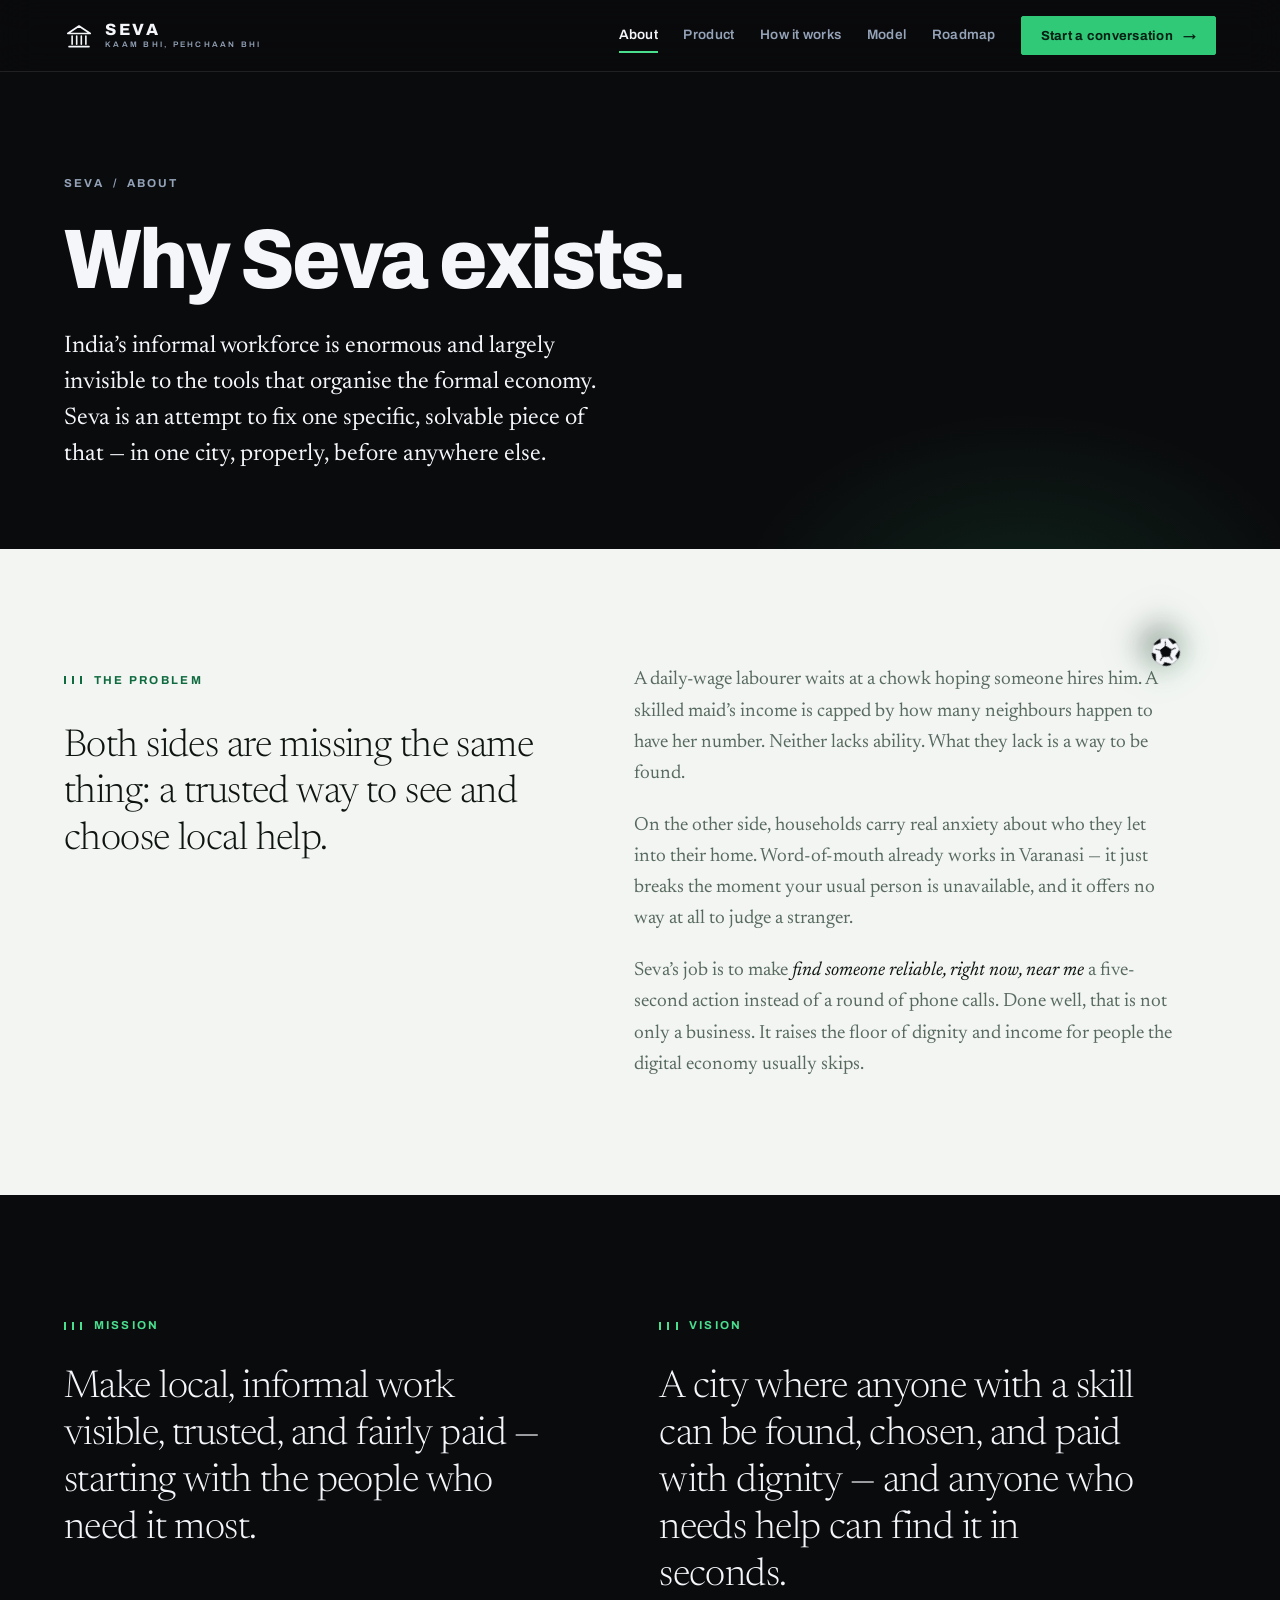
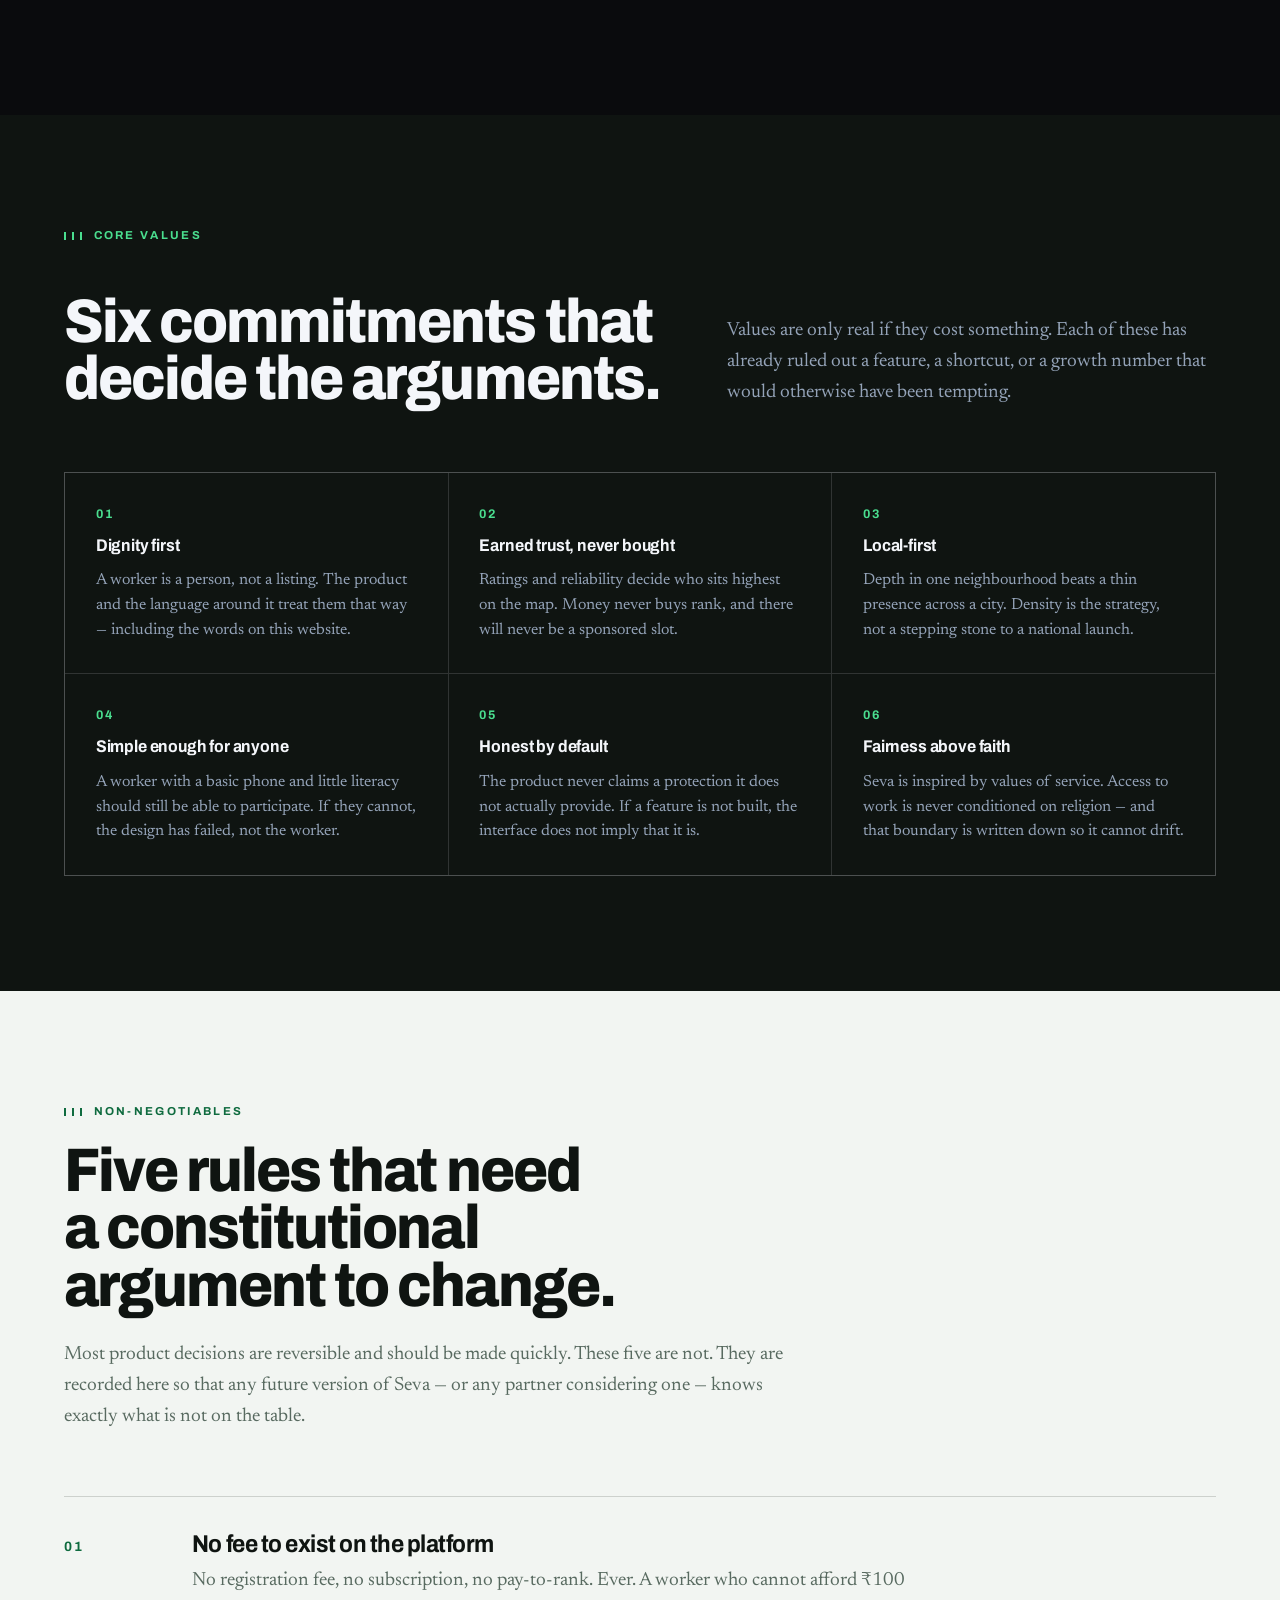
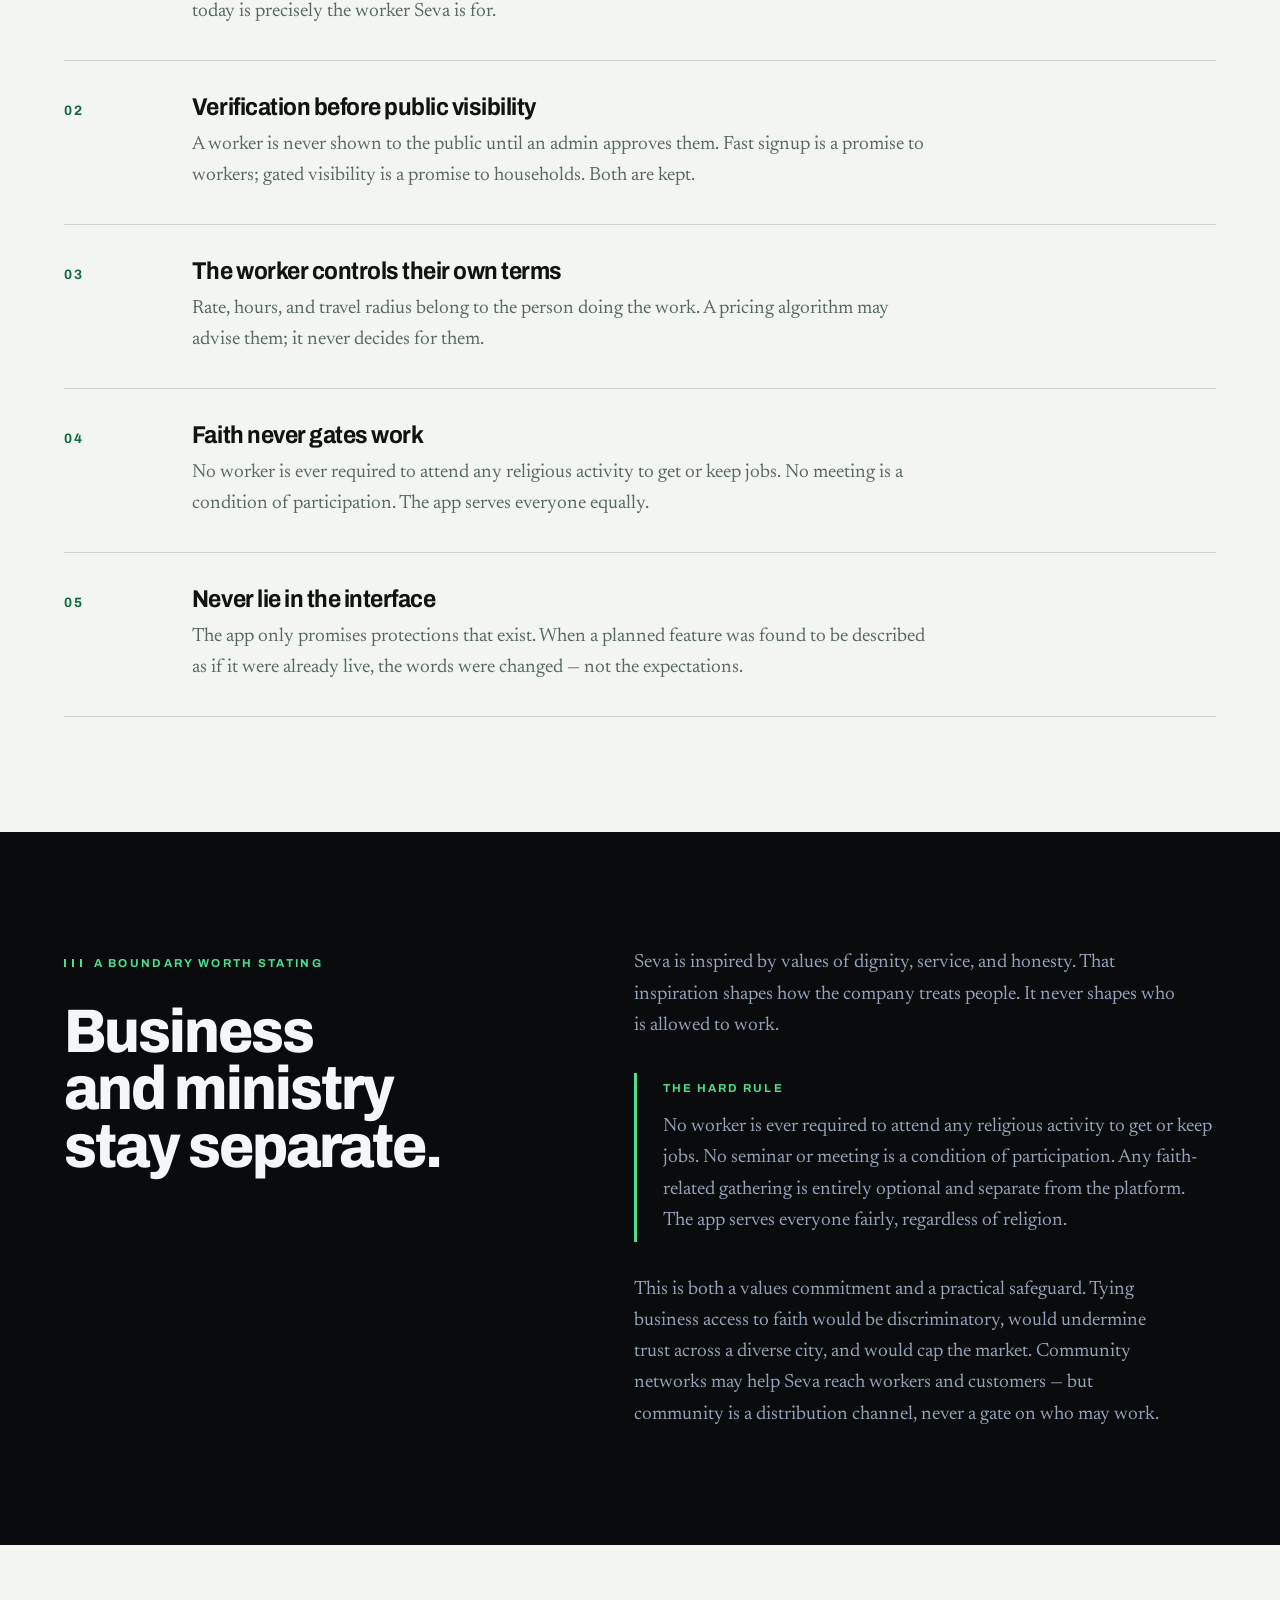
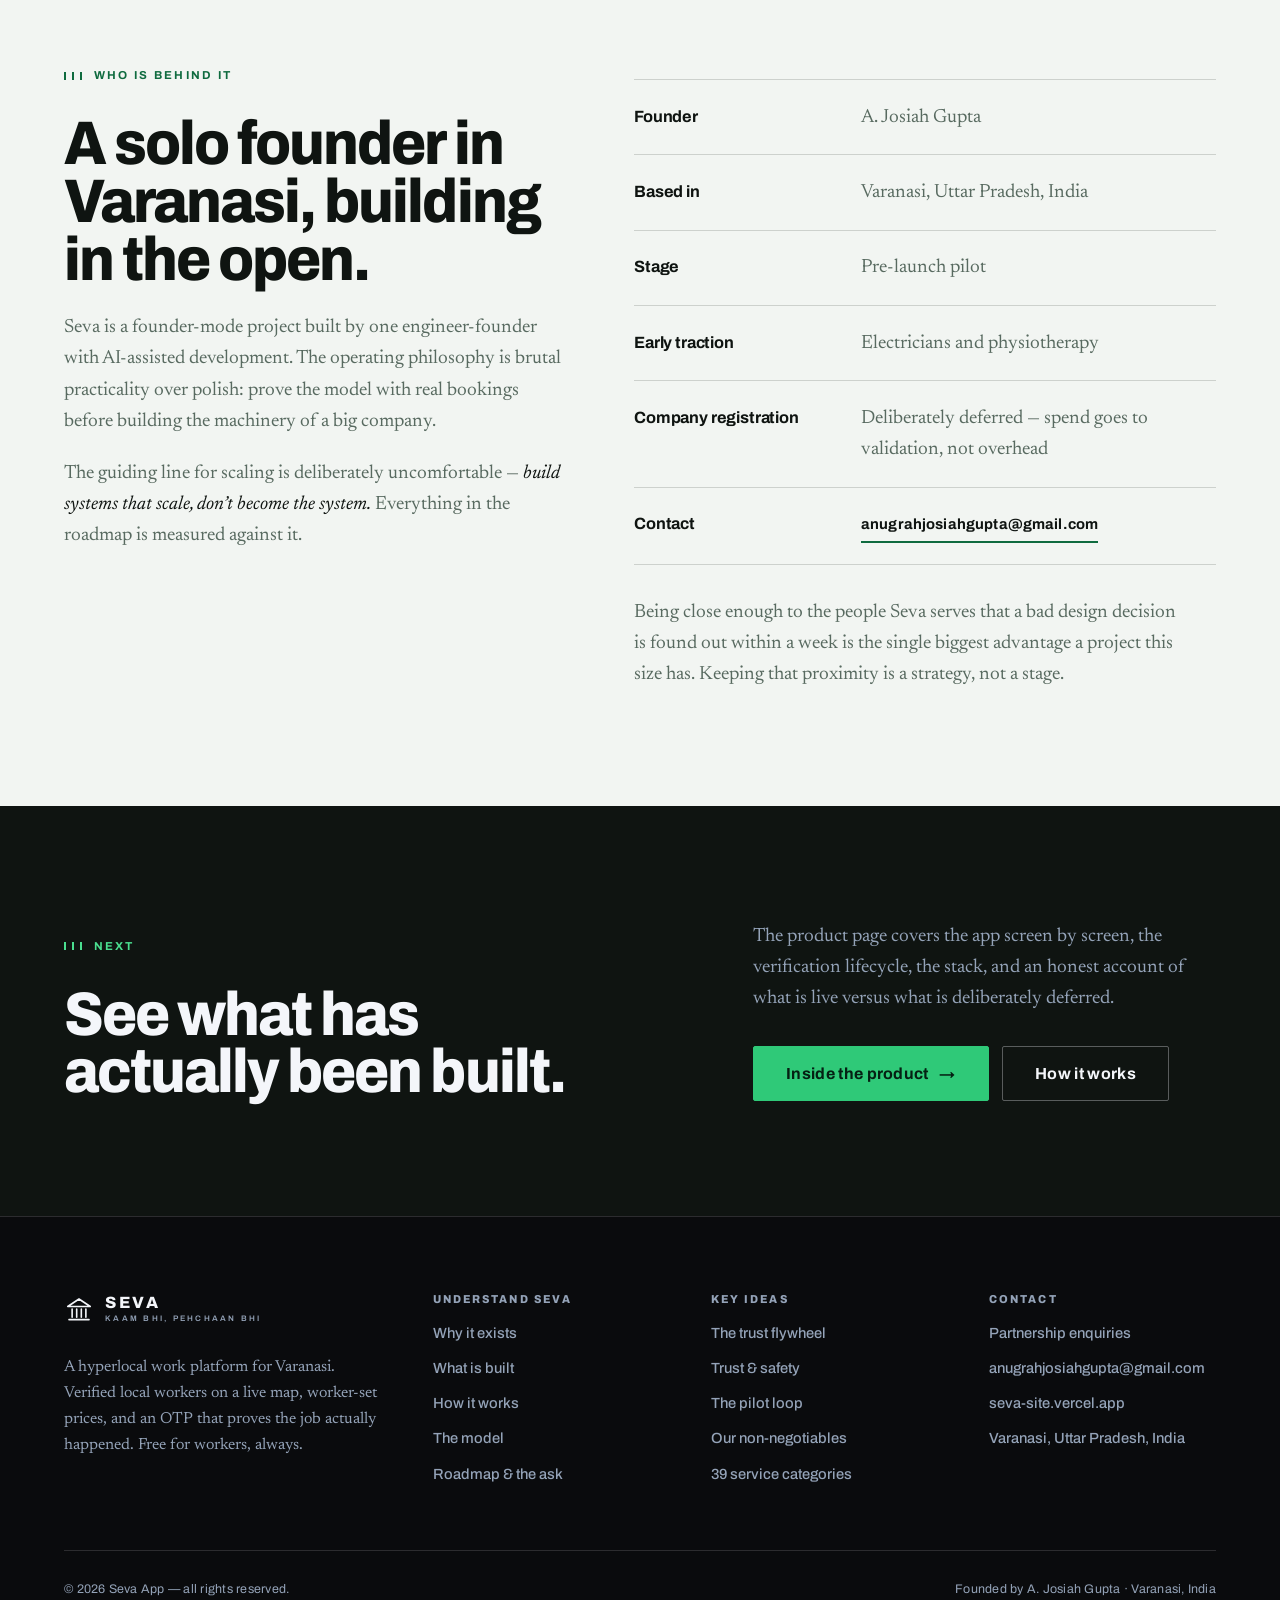
==== commit 5f736ead: "Version the stylesheet and script links The HTML is served must-revalidate, but style.css was not, s" ====
--- a/about.html
+++ b/about.html
@@ -23,7 +23,7 @@
 <link rel="preconnect" href="https://fonts.googleapis.com">
 <link rel="preconnect" href="https://fonts.gstatic.com" crossorigin>
 <link href="https://fonts.googleapis.com/css2?family=Archivo:wdth,wght@62..125,400..900&family=Newsreader:ital,opsz,wght@0,6..72,300..600;1,6..72,300..500&family=Noto+Sans+Devanagari:wght@400;600&display=swap" rel="stylesheet">
-<link rel="stylesheet" href="style.css">
+<link rel="stylesheet" href="style.css?v=20260902a">
 </head>
 <body>
 <a class="skip-link" href="#main">Skip to content</a>
@@ -285,6 +285,6 @@
   </div>
 </footer>
 
-<script src="script.js"></script>
+<script src="script.js?v=20260902a"></script>
 </body>
 </html>
--- a/style.css
+++ b/style.css
@@ -661,7 +661,7 @@
 .hero {
   position: relative;
   min-height: min(96svh, 54rem);
-  padding-top: calc(var(--head-h) + clamp(2.5rem, 5vw, 4.75rem));
+  padding-top: calc(var(--head-h) + clamp(1.5rem, 5vw, 4.75rem));
   padding-bottom: 0;
   display: flex;
   flex-direction: column;
@@ -740,7 +740,7 @@
 .hero-meta {
   display: flex;
   flex-wrap: wrap;
-  gap: 0 clamp(1.5rem, 3vw, 2.75rem);
+  gap: 1.15rem clamp(1.5rem, 3vw, 2.75rem);
   margin: 0;
   padding-top: 1.35rem;
   border-top: 1px solid var(--line-on-ink);
@@ -1158,7 +1158,48 @@
 .pin--me {
   background: var(--on-ink);
   animation: none;
-  box-shadow: 0 0 0 4px rgba(244, 246, 250, 0.15);
+  z-index: 3;
+  /* A hairline ring on the dot, then a soft accuracy disc around it — the
+     shape every map app uses for "you are here". */
+  box-shadow:
+    0 0 0 2px rgba(244, 246, 250, 0.55),
+    0 0 0 10px rgba(47, 201, 120, 0.1),
+    0 0 0 11px rgba(47, 201, 120, 0.22);
+}
+
+/* Two rings, offset by half a cycle, so the ping never fully stops —
+   something has been spotted here. */
+.pin--me::before,
+.pin--me::after {
+  content: "";
+  position: absolute;
+  left: 50%;
+  top: 50%;
+  width: 9px;
+  height: 9px;
+  margin: -4.5px 0 0 -4.5px;
+  border-radius: 50%;
+  border: 1.5px solid var(--accent-bright);
+  animation: radar 3s cubic-bezier(0.2, 0.6, 0.3, 1) infinite;
+  pointer-events: none;
+}
+
+.pin--me::after {
+  animation-delay: 1.5s;
+}
+
+@keyframes radar {
+  0% {
+    transform: scale(1);
+    opacity: 0.85;
+  }
+  70% {
+    opacity: 0.1;
+  }
+  100% {
+    transform: scale(6);
+    opacity: 0;
+  }
 }
 
 .pop {
@@ -1987,52 +2028,37 @@
 }
 
 /* --------------------------------------------------------------------------
-   14b. Scroll ball
-   A football rolling down a rail at the edge of the page. It doubles as the
-   read-progress indicator, and it rotates by real arc length so the roll is
-   physically honest rather than an arbitrary spin.
+   14b. The ball
+   A football loose in the viewport. It falls, bounces off the walls and the
+   underside of the header, rolls, and can be kicked with the cursor. JS owns
+   the transform entirely, so there is no anchoring here — only the look.
    -------------------------------------------------------------------------- */
 
-.scroll-rail {
+.play-ball {
   position: fixed;
-  top: calc(var(--head-h) + 3.5rem);
-  bottom: 3.5rem;
-  right: clamp(0.9rem, 2vw, 1.9rem);
-  width: 2px;
-  z-index: 60;
-  pointer-events: none;
-  background: rgba(148, 163, 184, 0.16);
-}
-
-.scroll-rail__fill {
-  position: absolute;
-  inset: 0 0 auto;
-  height: 0;
-  background: linear-gradient(180deg, rgba(47, 201, 120, 0.15), var(--accent));
-  transform-origin: top;
-}
-
-.scroll-ball {
-  position: absolute;
   top: 0;
-  left: 50%;
+  left: 0;
   width: 30px;
   height: 30px;
-  margin-left: -15px;
-  margin-top: -15px;
+  z-index: 60;
+  /* Never blocks a link: the kick is computed from pointer coordinates. */
+  pointer-events: none;
   will-change: transform;
-  filter: drop-shadow(0 6px 10px rgba(0, 0, 0, 0.55));
-}
-
-.scroll-ball svg {
+  filter:
+    drop-shadow(0 0 16px rgba(47, 201, 120, 0.28))
+    drop-shadow(0 10px 16px rgba(0, 0, 0, 0.55));
+}
+
+.play-ball svg {
   width: 100%;
   height: 100%;
   display: block;
 }
 
-@media (max-width: 900px) {
-  .scroll-rail {
-    display: none;
+@media (max-width: 700px) {
+  .play-ball {
+    width: 24px;
+    height: 24px;
   }
 }
 
@@ -2393,11 +2419,38 @@
    -------------------------------------------------------------------------- */
 
 @media (max-width: 1240px) {
-  .float-card {
+  /* Below the widest layout there is no room for the glass cards to float
+     clear of the copy, so the hero rig stops being a 3D composition and
+     becomes an honest stack: the device, then the two claims beneath it. */
+  .hero-stage .device-rig {
+    display: grid;
+    grid-template-columns: repeat(auto-fit, minmax(min(100%, 12rem), 1fr));
+    gap: 1rem;
+    width: min(100%, 28rem);
+    transform: none;
+    animation: none;
+  }
+
+  .hero-stage .device {
+    grid-column: 1 / -1;
+    justify-self: center;
+    width: min(100%, 14.5rem);
+  }
+
+  /* The contact shadow only reads under a tilted slab. Flat, it just smudges
+     the cards that now sit below the device. */
+  .hero-stage .device-floor {
     display: none;
   }
 
-  .device-rig {
+  .hero-stage .float-card {
+    position: static;
+    width: auto;
+    transform: none;
+    box-shadow: none;
+  }
+
+  .story__stage .device-rig {
     transform: rotateY(-13deg) rotateX(5deg);
   }
 }
@@ -2510,10 +2563,36 @@
     margin-bottom: calc(17rem * 19 / 9 * -0.4);
   }
 
-  /* The hero device lives on in the product story below; repeating it here
-     would only push the hero copy off a phone screen. */
+  /* The device is the clearest thing on the page about what Seva actually is,
+     so on a phone it keeps its place. Stacked at the end of the copy it landed
+     a full screen below the fold, so the hero is flattened into one column and
+     the device is lifted above the buttons and the fact row — it now sits in
+     the first screenful, with the CTA directly under it. */
+  .hero-body {
+    display: flex;
+    flex-direction: column;
+    /* The two-column layout centred its tracks; as a single column that would
+       shrink-wrap every child to its own text width. */
+    align-items: stretch;
+    gap: clamp(1.15rem, 3vw, 1.6rem);
+    padding-bottom: clamp(1.75rem, 5vw, 3rem);
+  }
+
+  .hero-copy {
+    display: contents;
+  }
+
   .hero-stage {
-    display: none;
+    order: 2;
+    padding-block: clamp(0.5rem, 2.5vw, 1.25rem);
+  }
+
+  .hero .btn-row {
+    order: 3;
+  }
+
+  .hero-meta {
+    order: 4;
   }
 
   .story__steps {
@@ -2553,6 +2632,18 @@
     justify-content: center;
   }
 
+  /* Keep the whole device on screen without shrinking the UI inside it past
+     the point where the labels stay legible. */
+  .hero-stage .device {
+    width: min(100%, 13.25rem);
+  }
+
+  .hero-meta {
+    display: grid;
+    grid-template-columns: repeat(2, minmax(0, 1fr));
+    gap: 1.15rem 1.25rem;
+  }
+
   .stats {
     grid-template-columns: minmax(0, 1fr);
   }
@@ -2598,8 +2689,12 @@
     animation: none;
   }
 
-  .scroll-ball {
-    transition: none;
+  /* Deliberately exempt, like the ball: this is the one small "live" signal
+     on the page, and being live is the whole point of it. */
+  .pin--me::before,
+  .pin--me::after {
+    animation-duration: 3s !important;
+    animation-iteration-count: infinite !important;
   }
 }
 
@@ -2607,6 +2702,7 @@
   .site-head,
   .ticker,
   .device,
+  .play-ball,
   .wordmark {
     display: none;
   }
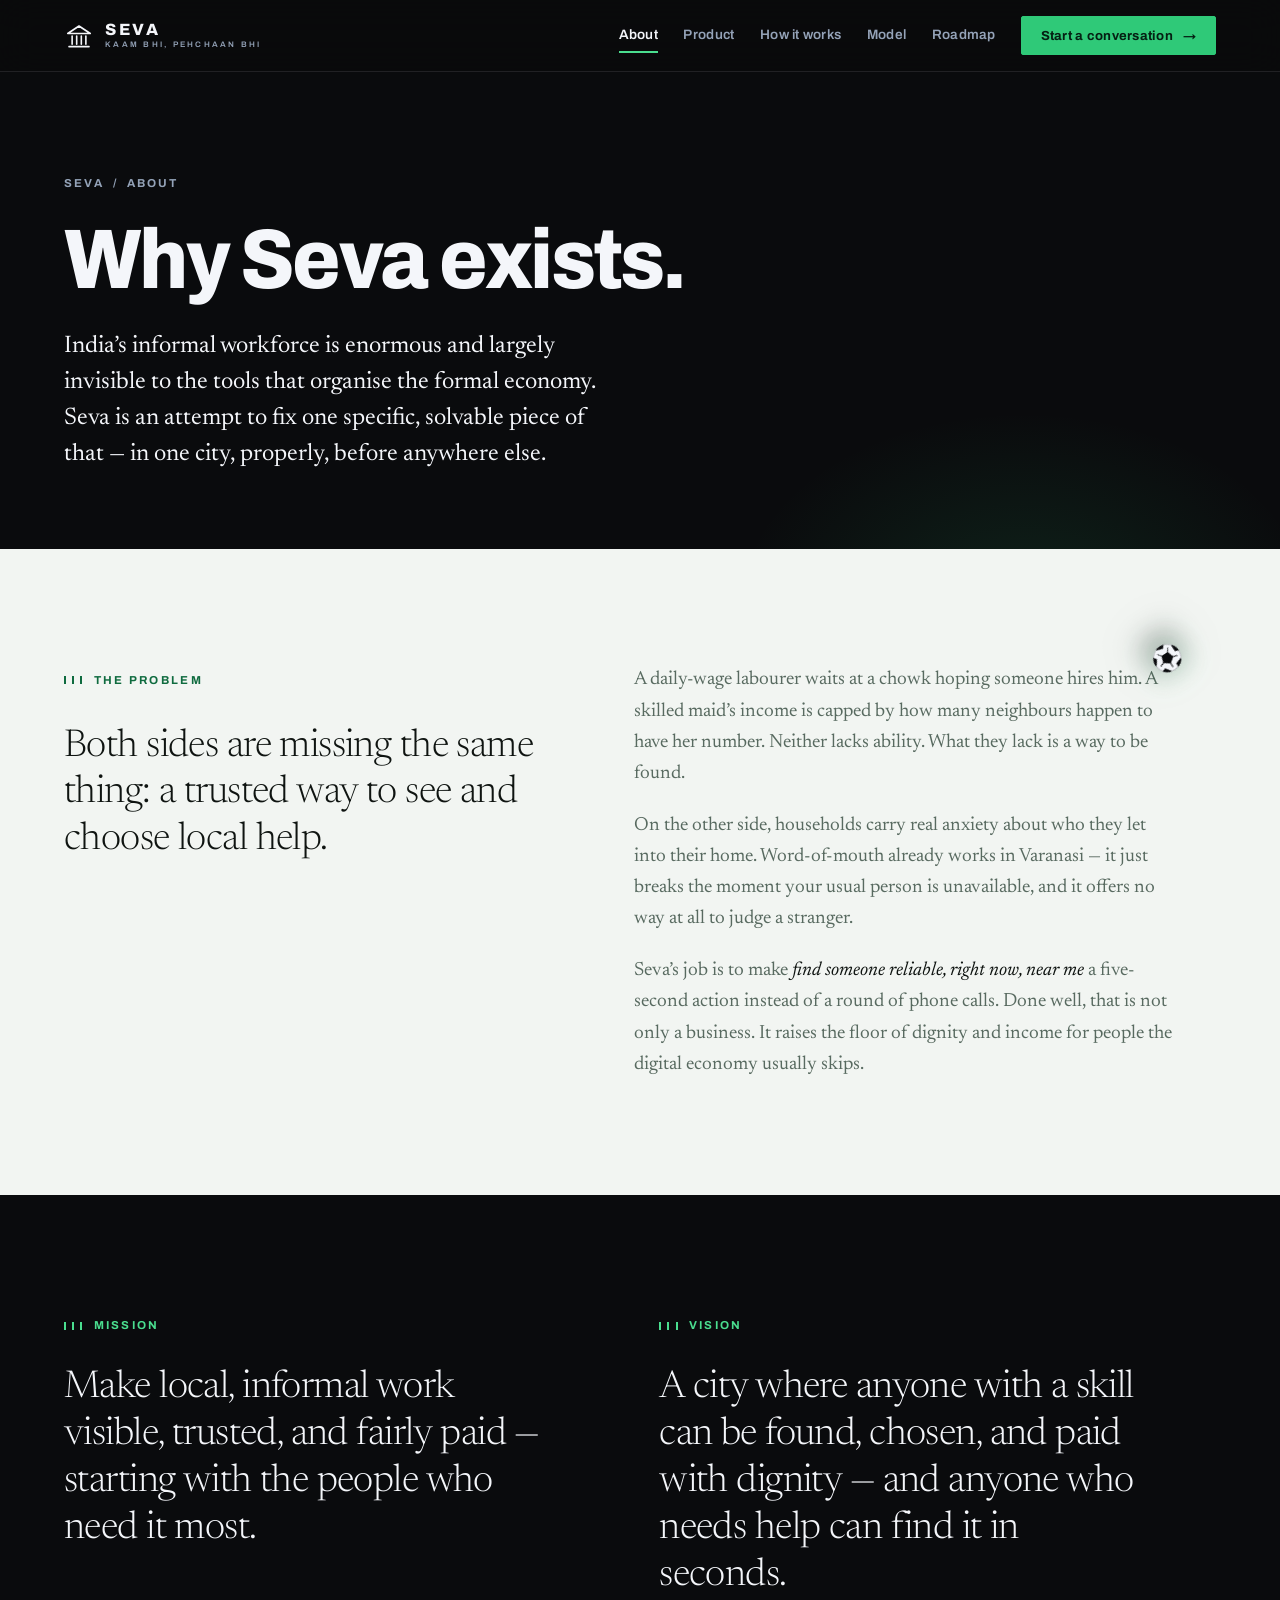
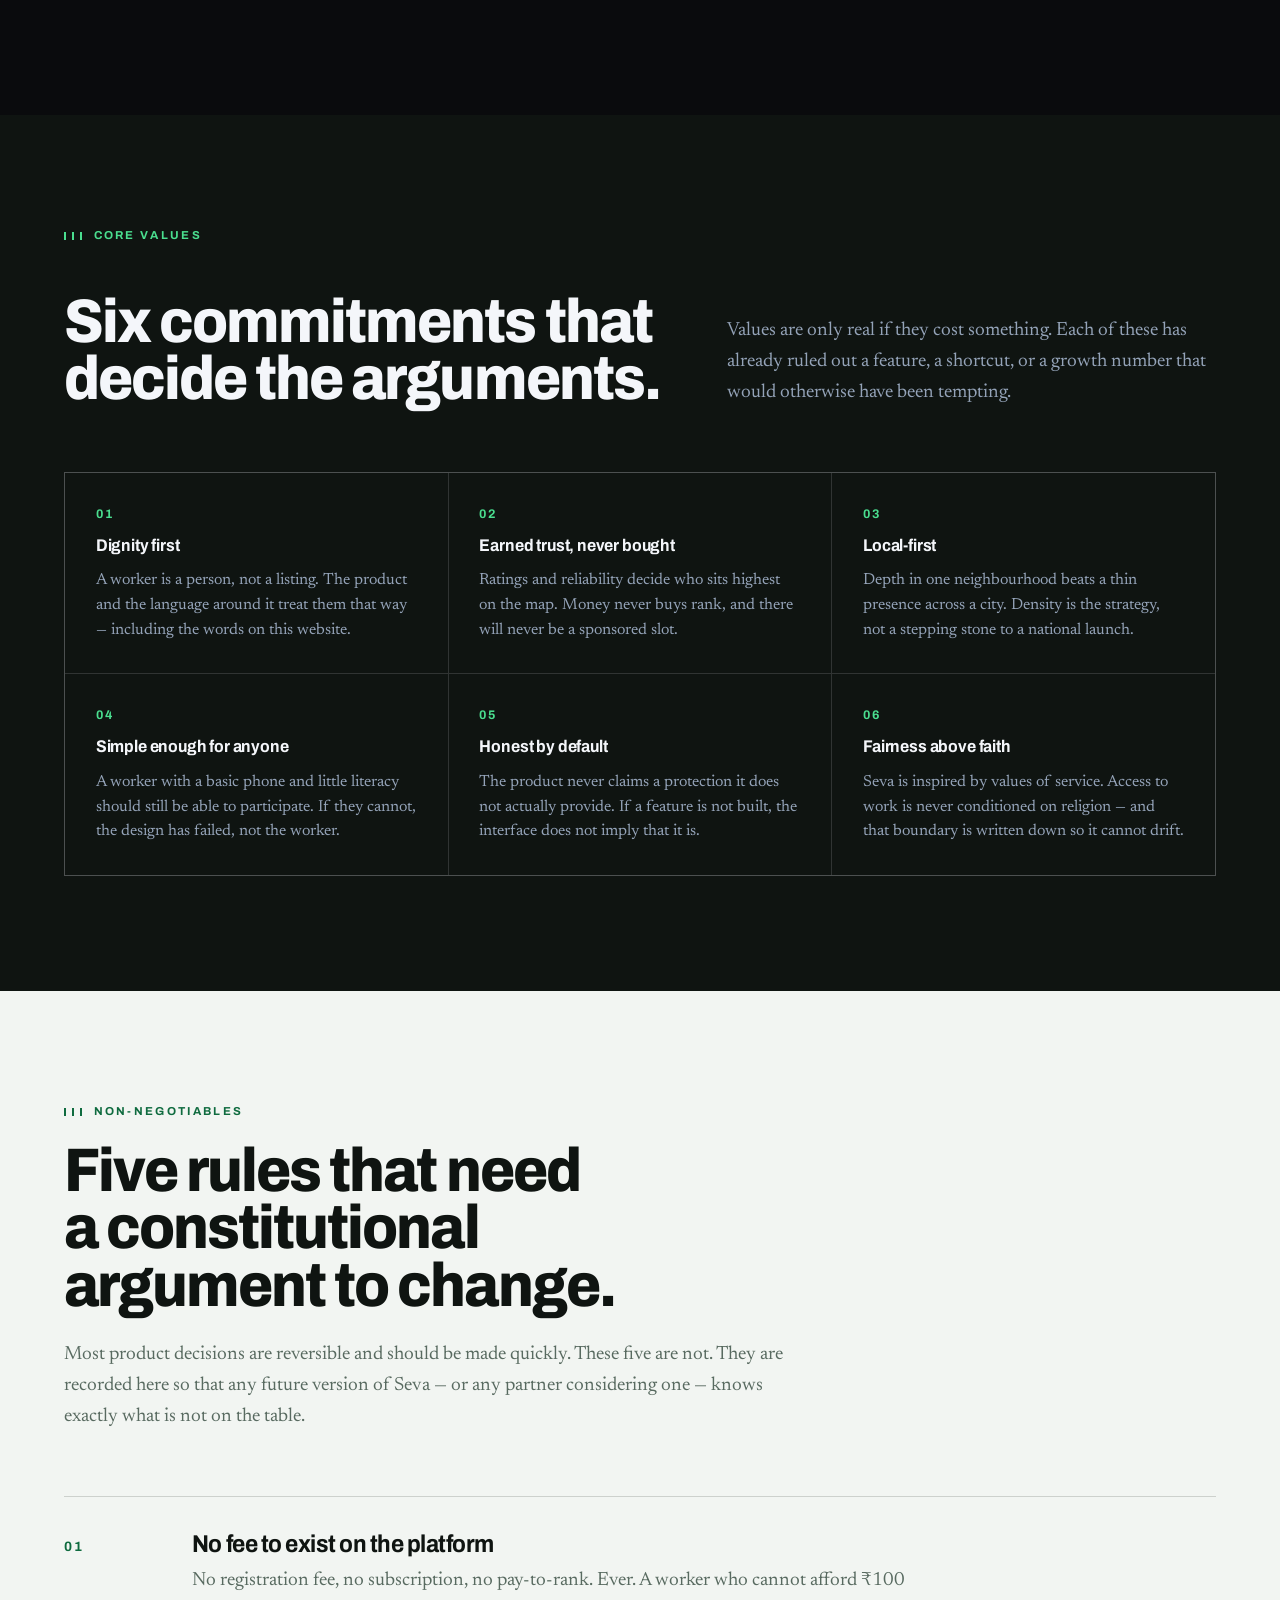
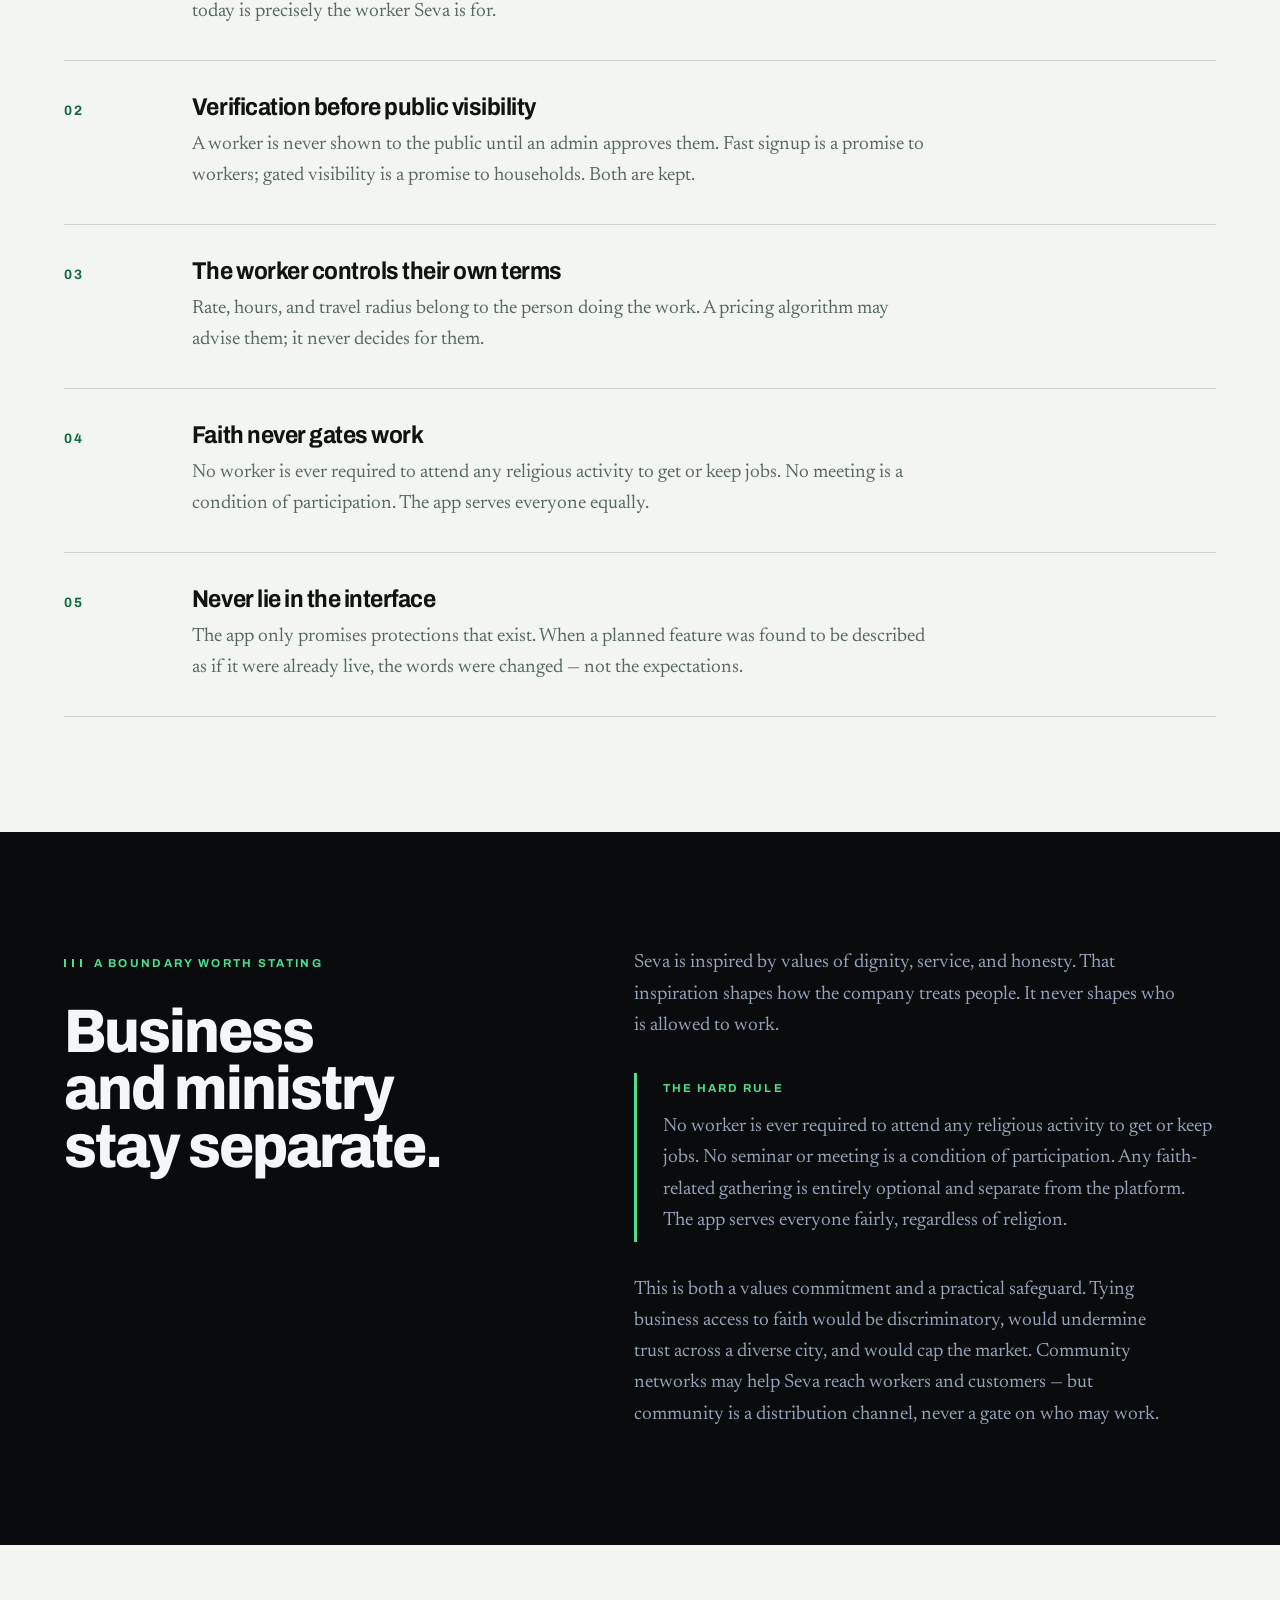
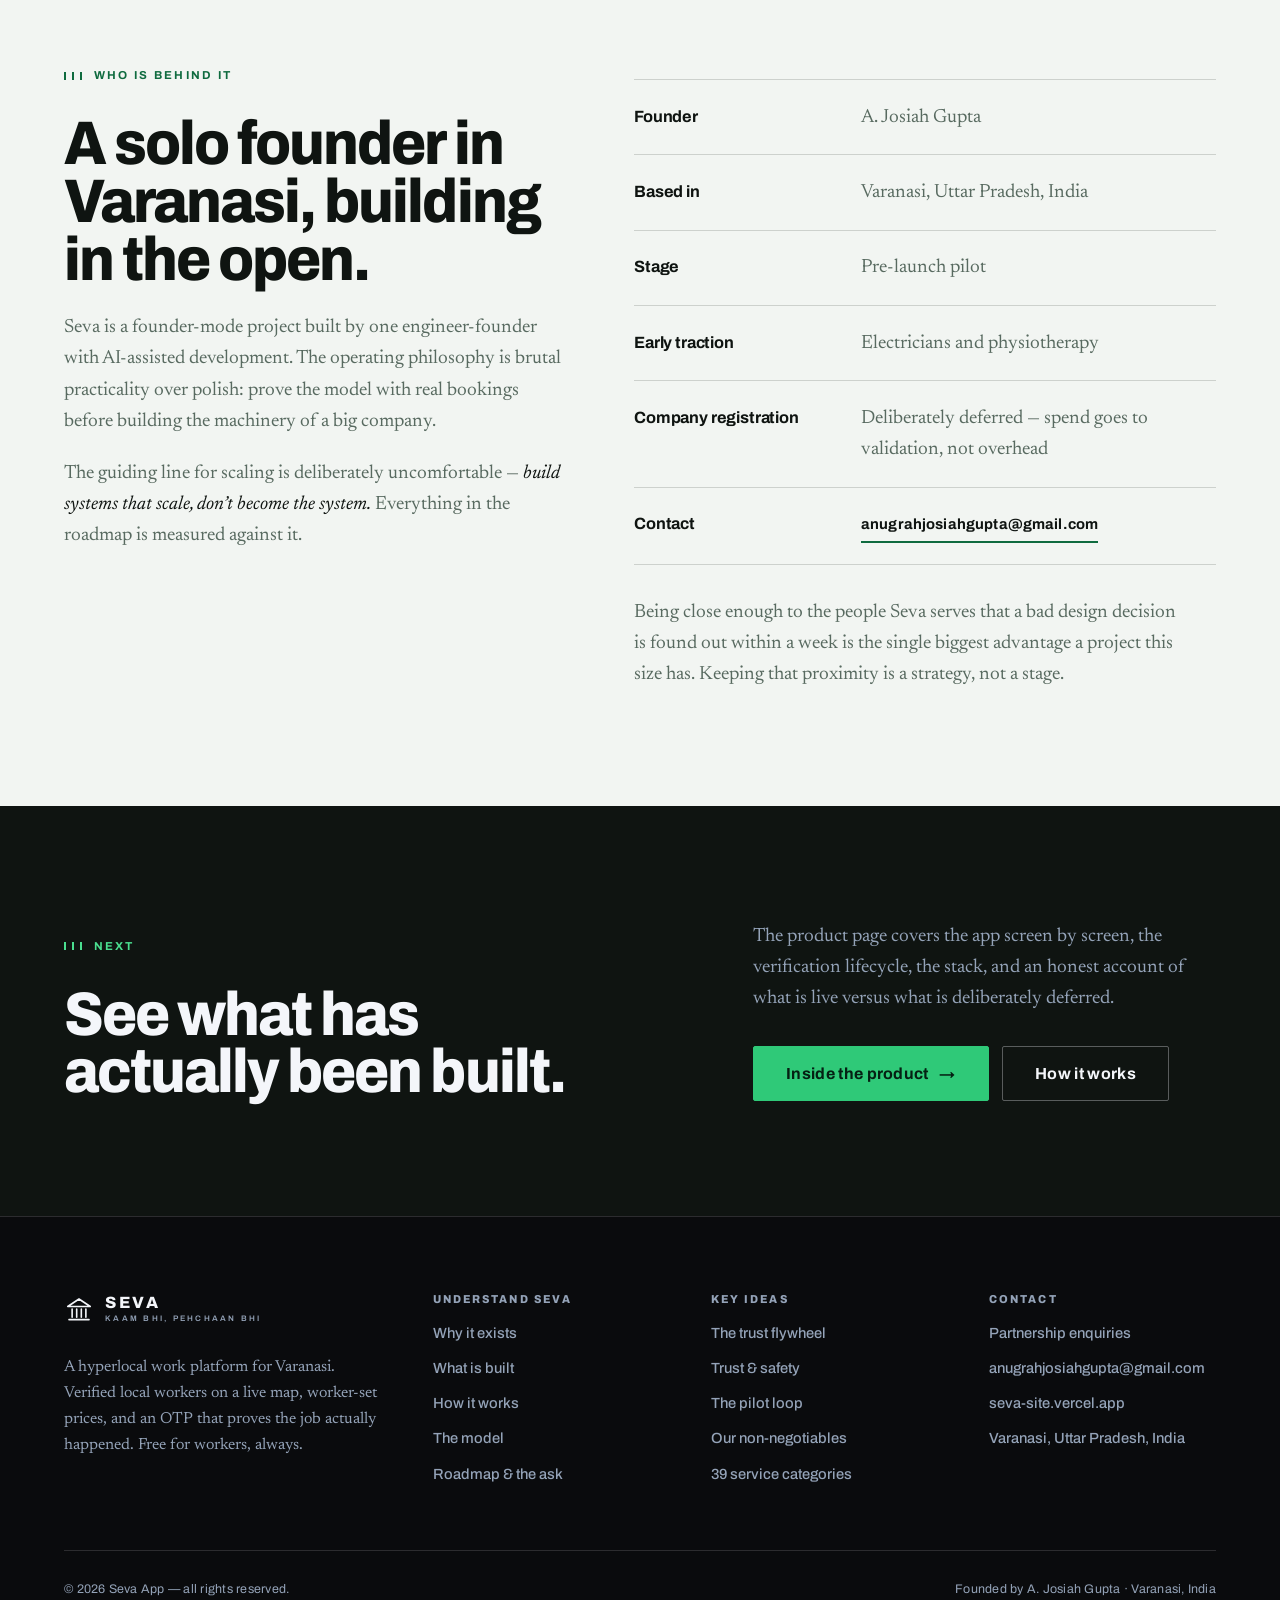
==== commit 9636f3fe: "Lead with the four demand categories, and show the security work Three changes, plus the cache bump " ====
--- a/about.html
+++ b/about.html
@@ -23,7 +23,7 @@
 <link rel="preconnect" href="https://fonts.googleapis.com">
 <link rel="preconnect" href="https://fonts.gstatic.com" crossorigin>
 <link href="https://fonts.googleapis.com/css2?family=Archivo:wdth,wght@62..125,400..900&family=Newsreader:ital,opsz,wght@0,6..72,300..600;1,6..72,300..500&family=Noto+Sans+Devanagari:wght@400;600&display=swap" rel="stylesheet">
-<link rel="stylesheet" href="style.css?v=20260902a">
+<link rel="stylesheet" href="style.css?v=20260921a">
 </head>
 <body>
 <a class="skip-link" href="#main">Skip to content</a>
@@ -285,6 +285,6 @@
   </div>
 </footer>
 
-<script src="script.js?v=20260902a"></script>
+<script src="script.js?v=20260921a"></script>
 </body>
 </html>
--- a/style.css
+++ b/style.css
@@ -2712,3 +2712,368 @@
     color: #000;
   }
 }
+
+/* --------------------------------------------------------------------------
+   20. Lead demand — the four categories the pilot opens on
+   -------------------------------------------------------------------------- */
+
+.demand {
+  display: grid;
+  grid-template-columns: repeat(auto-fit, minmax(min(100%, 15rem), 1fr));
+  gap: 1px;
+  background: var(--line);
+  border: 1px solid var(--line-strong);
+}
+
+.demand__item {
+  background: var(--bg);
+  padding: clamp(1.4rem, 2.4vw, 2rem);
+  display: grid;
+  gap: 0.55rem;
+  align-content: start;
+  position: relative;
+}
+
+.demand__no {
+  font-family: var(--f-display);
+  font-size: 0.66rem;
+  font-weight: 700;
+  letter-spacing: 0.18em;
+  color: var(--accent-ctx);
+  line-height: 1;
+}
+
+.demand__name {
+  font-family: var(--f-display);
+  font-size: var(--fs-h3);
+  font-weight: 700;
+  line-height: 1.1;
+  letter-spacing: -0.015em;
+  color: var(--fg);
+}
+
+.demand__hi {
+  font-family: var(--f-deva);
+  font-size: 0.97rem;
+  color: var(--fg-dim);
+  line-height: 1.4;
+}
+
+.demand__why {
+  font-size: 0.95rem;
+  line-height: 1.55;
+  color: var(--fg-dim);
+  margin: 0.35rem 0 0;
+  max-width: 24rem;
+}
+
+/* --------------------------------------------------------------------------
+   21. Figures — diagrams that carry an argument
+   -------------------------------------------------------------------------- */
+
+.figure {
+  margin: clamp(2.25rem, 4.5vw, 3.5rem) 0 0;
+  border: 1px solid var(--line);
+  background: var(--bg-2);
+}
+
+.figure__head {
+  padding: clamp(1.1rem, 2vw, 1.5rem) clamp(1.25rem, 2.5vw, 2rem);
+  border-bottom: 1px solid var(--line);
+  display: flex;
+  flex-wrap: wrap;
+  align-items: baseline;
+  gap: 0.6rem 1rem;
+}
+
+.figure__title {
+  font-family: var(--f-display);
+  font-size: var(--fs-h4);
+  font-weight: 700;
+  letter-spacing: -0.01em;
+  color: var(--fg);
+  margin: 0;
+}
+
+.figure__stage {
+  padding: clamp(1.4rem, 3vw, 2.5rem) clamp(1rem, 2.5vw, 2rem);
+  overflow-x: auto;
+}
+
+.figure__stage svg {
+  display: block;
+  width: 100%;
+  min-width: 34rem;
+  height: auto;
+}
+
+.figure__cap {
+  padding: 0 clamp(1.25rem, 2.5vw, 2rem) clamp(1.25rem, 2.5vw, 1.9rem);
+  font-size: 0.95rem;
+  line-height: 1.6;
+  color: var(--fg-dim);
+  max-width: 52rem;
+  margin: 0;
+}
+
+/* Diagram primitives. Everything resolves through the band's own tokens, so a
+   figure reads correctly on ink and on bone without a second copy. */
+
+.d-box {
+  fill: var(--bg);
+  stroke: var(--line-strong);
+  stroke-width: 1;
+}
+.d-box--accent {
+  stroke: var(--accent-ctx);
+}
+.d-box--ghost {
+  fill: none;
+  stroke: var(--line);
+  stroke-dasharray: 4 4;
+}
+.d-label {
+  font-family: var(--f-display);
+  font-size: 13px;
+  font-weight: 700;
+  fill: var(--fg);
+  letter-spacing: -0.005em;
+}
+.d-sub {
+  font-family: var(--f-display);
+  font-size: 11px;
+  font-weight: 500;
+  fill: var(--fg-dim);
+}
+.d-tag {
+  font-family: var(--f-display);
+  font-size: 9.5px;
+  font-weight: 700;
+  letter-spacing: 0.14em;
+  fill: var(--accent-ctx);
+  text-transform: uppercase;
+}
+.d-tag--dim {
+  fill: var(--fg-dim);
+}
+.d-flow {
+  stroke: var(--accent-ctx);
+  stroke-width: 1.5;
+  fill: none;
+}
+.d-flow--dim {
+  stroke: var(--line-strong);
+  stroke-width: 1.25;
+}
+.d-blocked {
+  stroke: var(--fg-dim);
+  stroke-width: 1.25;
+  stroke-dasharray: 5 4;
+  fill: none;
+  opacity: 0.55;
+}
+.d-x {
+  stroke: var(--fg-dim);
+  stroke-width: 1.6;
+  stroke-linecap: round;
+}
+.d-arrow {
+  fill: var(--accent-ctx);
+}
+.d-arrow--dim {
+  fill: var(--line-on-ink-strong);
+}
+.d-fill-accent {
+  fill: var(--accent-ctx);
+}
+
+/* --------------------------------------------------------------------------
+   22. Layer ledger — each defence, and whether it is live yet
+   -------------------------------------------------------------------------- */
+
+.layers {
+  display: grid;
+  gap: 1px;
+  background: var(--line);
+  border: 1px solid var(--line);
+  margin-top: clamp(2rem, 4vw, 3rem);
+}
+
+.layer {
+  background: var(--bg);
+  display: grid;
+  grid-template-columns: 2.6rem minmax(0, 15rem) minmax(0, 1fr) auto;
+  gap: 0.6rem clamp(0.9rem, 2vw, 1.75rem);
+  align-items: baseline;
+  padding: clamp(1rem, 1.9vw, 1.35rem) clamp(1rem, 2vw, 1.5rem);
+}
+
+.layer__no {
+  font-family: var(--f-display);
+  font-size: 0.68rem;
+  font-weight: 700;
+  letter-spacing: 0.14em;
+  color: var(--fg-dim);
+}
+
+.layer__name {
+  font-family: var(--f-display);
+  font-size: 1rem;
+  font-weight: 700;
+  color: var(--fg);
+  letter-spacing: -0.01em;
+}
+
+.layer__what {
+  font-size: 0.94rem;
+  line-height: 1.55;
+  color: var(--fg-dim);
+  margin: 0;
+}
+
+.layer__state {
+  justify-self: end;
+}
+
+@media (max-width: 62rem) {
+  .layer {
+    grid-template-columns: 2.4rem minmax(0, 1fr) auto;
+  }
+  .layer__what {
+    grid-column: 2 / -1;
+  }
+}
+
+/* --------------------------------------------------------------------------
+   23. Roadmap — phases, what ships, and the condition that ends each one
+   -------------------------------------------------------------------------- */
+
+.roadmap {
+  margin-top: clamp(2.25rem, 4.5vw, 3.5rem);
+  display: grid;
+  gap: 1px;
+  background: var(--line);
+  border: 1px solid var(--line-strong);
+}
+
+.phase {
+  background: var(--bg);
+  display: grid;
+  grid-template-columns: minmax(0, 15rem) minmax(0, 1fr);
+  gap: clamp(1.1rem, 3vw, 3rem);
+  padding: clamp(1.5rem, 3vw, 2.5rem);
+}
+
+.phase--now {
+  background: var(--bg-2);
+}
+
+.phase__side {
+  display: grid;
+  gap: 0.7rem;
+  align-content: start;
+}
+
+.phase__no {
+  font-family: var(--f-display);
+  font-size: clamp(2.2rem, 4vw, 3.4rem);
+  font-weight: 800;
+  line-height: 0.85;
+  letter-spacing: -0.04em;
+  color: var(--line-strong);
+}
+
+.phase--now .phase__no {
+  color: var(--accent-ctx);
+}
+
+.phase__name {
+  font-family: var(--f-display);
+  font-size: var(--fs-h3);
+  font-weight: 700;
+  line-height: 1.12;
+  letter-spacing: -0.02em;
+  color: var(--fg);
+  margin: 0;
+}
+
+.phase__when {
+  font-family: var(--f-display);
+  font-size: 0.7rem;
+  font-weight: 700;
+  letter-spacing: 0.16em;
+  text-transform: uppercase;
+  color: var(--fg-dim);
+}
+
+.phase__body {
+  display: grid;
+  gap: 1.1rem;
+  align-content: start;
+}
+
+.phase__body > p {
+  margin: 0;
+  max-width: 44rem;
+  line-height: 1.62;
+}
+
+.ships {
+  list-style: none;
+  margin: 0;
+  padding: 0;
+  display: grid;
+  gap: 0.5rem;
+}
+
+.ships li {
+  display: grid;
+  grid-template-columns: 1.1rem 1fr;
+  gap: 0.7rem;
+  font-size: 0.95rem;
+  line-height: 1.5;
+  color: var(--fg-dim);
+}
+
+.ships li::before {
+  content: "";
+  width: 0.5rem;
+  height: 0.5rem;
+  margin-top: 0.48rem;
+  background: var(--accent-ctx);
+}
+
+.ships li strong {
+  color: var(--fg);
+  font-weight: 600;
+}
+
+.exit {
+  border-top: 1px solid var(--line);
+  padding-top: 0.95rem;
+  display: grid;
+  gap: 0.35rem;
+}
+
+.exit__label {
+  font-family: var(--f-display);
+  font-size: 0.64rem;
+  font-weight: 700;
+  letter-spacing: 0.18em;
+  text-transform: uppercase;
+  color: var(--accent-ctx);
+}
+
+.exit__cond {
+  margin: 0;
+  font-family: var(--f-serif);
+  font-size: 1.08rem;
+  line-height: 1.5;
+  color: var(--fg);
+}
+
+@media (max-width: 54rem) {
+  .phase {
+    grid-template-columns: 1fr;
+  }
+}
